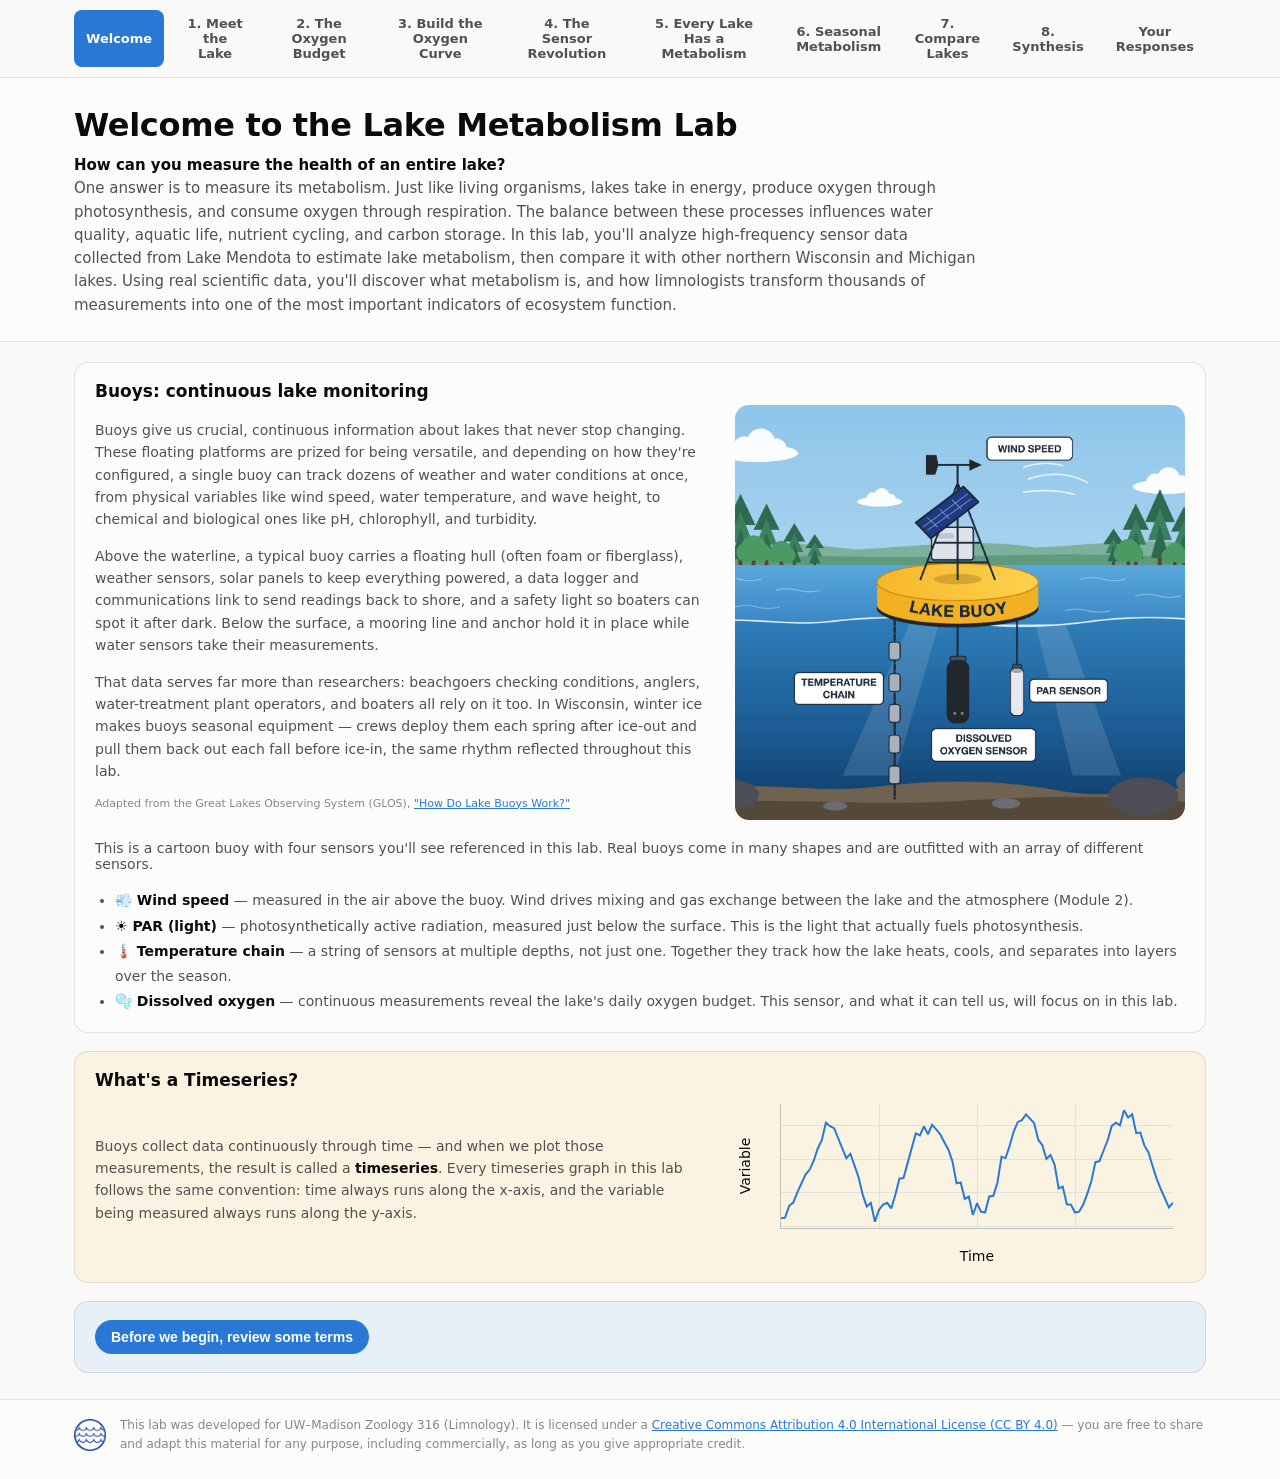
==== index.html @ fa39803c "Welcome: updated buoy diagram image Co-Authored-By: Claude Sonnet 5.5 <noreply@anthropic.com>" ====
<!doctype html>
<html lang="en">
<head>
<meta charset="utf-8">
<meta name="viewport" content="width=device-width, initial-scale=1">
<title>Lake Metabolism Lab</title>
<link rel="icon" href="data:image/svg+xml,<svg xmlns=%22http://www.w3.org/2000/svg%22 viewBox=%220 0 100 100%22><text y=%22.9em%22 font-size=%2290%22>🎓</text></svg>">
<link rel="stylesheet" href="css/style.css?v=39">
</head>
<body>

<nav class="module-nav"><div class="module-nav-inner">
  <a href="index.html" class="current">Welcome</a>
  <a href="module1.html">1. Meet the Lake</a>
  <a href="module2.html">2. The Oxygen Budget</a>
  <a href="module3.html">3. Build the Oxygen Curve</a>
  <a href="module4.html">4. The Sensor Revolution</a>
  <a href="module5.html">5. Every Lake Has a Metabolism</a>
  <a href="module6.html">6. Seasonal Metabolism</a>
  <a href="module7.html">7. Compare Lakes</a>
  <a href="module8.html">8. Synthesis</a>
  <a href="responses.html">Your Responses</a>
</div></nav>

<header class="page-header">
  <div class="header-inner">
    <h1>Welcome to the Lake Metabolism Lab</h1>
    <p class="lede lede-wide"><strong>How can you measure the health of an entire lake?</strong></p>
    <p class="lede lede-wide">
      One answer is to measure its metabolism. Just like living organisms, lakes take in energy, produce
      oxygen through photosynthesis, and consume oxygen through respiration. The balance between these
      processes influences water quality, aquatic life, nutrient cycling, and carbon storage. In this lab,
      you'll analyze high-frequency sensor data collected from Lake Mendota to estimate lake metabolism, then compare it with other northern Wisconsin and Michigan lakes.
      Using real scientific data, you'll discover what metabolism is, and how limnologists transform thousands of
      measurements into one of the most important indicators of ecosystem function.
    </p>
  </div>
</header>

<main class="content">

  <section class="case-card">
    <h2>Buoys: continuous lake monitoring</h2>
    <div style="display:flex; gap:28px; align-items:flex-start; flex-wrap:wrap;">
      <div style="flex:1 1 380px; min-width:0;">
        <p style="font-size:14px; color:var(--text-secondary); line-height:1.6;">
          Buoys give us crucial, continuous information about lakes that never stop changing. These floating
          platforms are prized for being versatile, and depending on how they're configured, a single buoy
          can track dozens of weather and water conditions
          at once, from physical variables like wind speed, water temperature, and wave height, to chemical and
          biological ones like pH, chlorophyll, and turbidity.
        </p>
        <p style="font-size:14px; color:var(--text-secondary); line-height:1.6;">
          Above the waterline, a typical buoy carries a floating hull (often foam or fiberglass), weather
          sensors, solar panels to keep everything powered, a data logger and communications link to send
          readings back to shore, and a safety light so boaters can spot it after dark. Below the surface, a
          mooring line and anchor hold it in place while water sensors take their measurements.
        </p>
        <p style="font-size:14px; color:var(--text-secondary); line-height:1.6;">
          That data serves far more than researchers: beachgoers checking conditions, anglers, water-treatment
          plant operators, and boaters all rely on it too. In Wisconsin, winter ice makes buoys seasonal
          equipment &mdash; crews deploy them each spring after ice-out and pull them back out each fall before
          ice-in, the same rhythm reflected throughout this lab.
        </p>
        <p style="font-size:11px; color:var(--text-muted); margin:8px 0 0;">
          Adapted from the Great Lakes Observing System (GLOS),
          <a href="https://glos.org/observing/buoys/" target="_blank" rel="noopener">"How Do Lake Buoys Work?"</a>
        </p>
      </div>
      <div style="flex:0 0 450px; max-width:100%;">
        <img src="images/buoy-diagram.png?v=3" alt="Illustration of a yellow lake buoy labeled with its four sensors: wind speed above the water, and PAR sensor, dissolved oxygen sensor, and temperature chain below the water." style="display:block; width:100%; height:auto; border-radius:var(--card-radius);">
      </div>
    </div>

    <p class="case-sub" style="margin-top:20px;">
      This is a cartoon buoy with four sensors you'll see referenced in this lab. Real buoys come in many
      shapes and are outfitted with an array of different sensors.
    </p>
    <ul style="margin:0; padding-left:20px; font-size:14px; color:var(--text-secondary); line-height:1.8;">
      <li><strong style="color:var(--text-primary);">&#128168; Wind speed</strong> &mdash; measured in the air above the buoy. Wind drives mixing and gas exchange between the lake and the atmosphere (Module 2).</li>
      <li><strong style="color:var(--text-primary);">&#9728;&#65039; PAR (light)</strong> &mdash; photosynthetically active radiation, measured just below the surface. This is the light that actually fuels photosynthesis.</li>
      <li><strong style="color:var(--text-primary);">&#127777;&#65039; Temperature chain</strong> &mdash; a string of sensors at multiple depths, not just one. Together they track how the lake heats, cools, and separates into layers over the season.</li>
      <li><strong style="color:var(--text-primary);">&#129767; Dissolved oxygen</strong> &mdash; continuous measurements reveal the lake's daily oxygen budget. This sensor, and what it can tell us, will focus on in this lab.</li>
    </ul>
  </section>

  <section class="case-card" style="background:color-mix(in srgb, var(--series-par) 10%, var(--surface-1));">
    <h2>What's a Timeseries?</h2>
    <div style="display:flex; gap:28px; align-items:center; flex-wrap:wrap;">
      <div style="flex:1 1 340px; min-width:0;">
        <p style="font-size:14px; color:var(--text-secondary); line-height:1.6;">
          Buoys collect data continuously through time &mdash; and when we plot those measurements, the
          result is called a <strong style="color:var(--text-primary);">timeseries</strong>. Every timeseries
          graph in this lab follows the same convention: time always runs along the x-axis, and the variable
          being measured always runs along the y-axis.
        </p>
      </div>
      <div style="flex:0 0 450px; max-width:100%;">
        <div id="exampleTimeseriesPlot" style="width:100%; height:170px;"></div>
      </div>
    </div>
  </section>

  <section class="case-card" style="text-align:center; background:color-mix(in srgb, var(--series-do) 10%, var(--surface-1));">
    <button type="button" class="play-btn" id="flashcardStartBtn">Before we begin, review some terms</button>

    <div id="flashcardPanel" hidden style="text-align:left; margin-top:20px;">
      <div id="flashcardDeck">
        <div style="display:flex; justify-content:space-between; align-items:baseline; margin-bottom:10px;">
          <h3 class="reveal-title" id="flashcardTerm" style="margin:0;"></h3>
          <span style="font-size:12px; color:var(--text-muted);" id="flashcardProgress"></span>
        </div>
        <p class="case-sub" style="margin:0 0 10px;">Which definition matches this term?</p>
        <div class="flashcard-options" id="flashcardOptions">
          <button type="button" class="quiz-option" data-side="a"></button>
          <button type="button" class="quiz-option" data-side="b"></button>
        </div>
        <div class="quiz-feedback" id="flashcardFeedback" hidden></div>
        <button type="button" class="play-btn" id="flashcardNextBtn" style="margin-top:14px;" hidden>Next term &rarr;</button>
      </div>
      <div id="flashcardDone" hidden style="text-align:center;">
        <p class="reveal-title">&#127881; Nice work &mdash; you're ready to start!</p>
        <button type="button" class="play-btn" id="flashcardRestartBtn">Review again &#128260;</button>
      </div>
    </div>
  </section>

  <section class="case-card" id="readyToStartSection" hidden>
    <h2>Let's get started!</h2>
    <p style="font-size:14px; color:var(--text-secondary); line-height:1.6; margin:0 0 16px;">
      Your answers to the questions throughout this lab are saved automatically as you go, and collected on
      the <a href="responses.html">Your Responses</a> page &mdash; that's where you'll turn them in at the end.
    </p>
    <div style="text-align:center;">
      <a href="module1.html" class="play-btn" style="display:inline-flex; text-decoration:none;">Begin Module 1: Meet the Lake &rarr;</a>
    </div>
  </section>

</main>

<footer class="page-footer">
  <div class="page-footer-inner">
    <img src="images/cfllogo_hd.png" alt="CFL logo" class="page-footer-logo">
    <p>
    This lab was developed for UW&ndash;Madison Zoology 316 (Limnology). It is licensed under a
    <a href="https://creativecommons.org/licenses/by/4.0/" target="_blank" rel="noopener">Creative Commons
    Attribution 4.0 International License (CC BY 4.0)</a> &mdash; you are free to share and adapt this
    material for any purpose, including commercially, as long as you give appropriate credit.
  </p>
  </div>
</footer>

<script src="https://cdn.plot.ly/plotly-2.35.2.min.js"></script>
<script src="js/welcome.js?v=4"></script>
</body>
</html>
---- css/style.css ----
/* Every page links this file as css/style.css?v=N (same for each page's own
   js/moduleN.js and js/common.js). Bump that N in every HTML file whenever
   this file or a JS file changes - otherwise browsers (and the GitHub Pages
   CDN) can keep serving a stale cached copy indefinitely. */

/* ---------- Design tokens (see dataviz skill palette) ---------- */
:root {
  --surface-1:      #fcfcfb;
  --page-plane:     #f9f9f7;
  --text-primary:   #0b0b0b;
  --text-secondary: #52514e;
  --text-muted:     #898781;
  --gridline:       #e1e0d9;
  --baseline:       #c3c2b7;
  --border-hairline: rgba(11,11,11,0.10);
  --night-fill:     rgba(11,11,11,0.055);
  --card-radius: 14px;

  --series-do:    #2a78d6; /* blue */
  --series-wind:  #1baf7a; /* aqua */
  --series-par:   #eda100; /* yellow */
  --series-wtemp: #eb6834; /* orange */
  --series-rain:  #4a3aa7; /* violet */

  --good: #0ca30c;
  --warning: #fab219;
  --critical: #d03b3b;

  --lake-oligo:    #2a78d6; /* clear blue */
  --lake-eutro:    #4c9a2a; /* algae green */
  --lake-bog:      #8a5a2b; /* tea-stained brown */
  --lake-arctic:   #29b6d8; /* icy cyan */
  --lake-tropical: #e0762c; /* warm coral */
}

@media (prefers-color-scheme: dark) {
  :root {
    --surface-1:      #1a1a19;
    --page-plane:     #0d0d0d;
    --text-primary:   #ffffff;
    --text-secondary: #c3c2b7;
    --text-muted:     #898781;
    --gridline:       #2c2c2a;
    --baseline:       #383835;
    --border-hairline: rgba(255,255,255,0.10);
    --night-fill:     rgba(255,255,255,0.07);

    --series-do:    #3987e5;
    --series-wind:  #199e70;
    --series-par:   #c98500;
    --series-wtemp: #d95926;
    --series-rain:  #9085e9;

    --good: #0ca30c;
    --warning: #fab219;
    --critical: #d03b3b;

    --lake-oligo:    #4c95ec;
    --lake-eutro:    #63b445;
    --lake-bog:      #b07d4f;
    --lake-arctic:   #4fd0ef;
    --lake-tropical: #ec8f4e;
  }
}

* { box-sizing: border-box; }

/* Author rules that set `display` on an element (e.g. .play-btn's
   display:flex) otherwise beat the browser's default [hidden]{display:none}
   UA style, silently un-hiding anything with both a hidden attribute and a
   class like that. Force it back. */
[hidden] { display: none !important; }

html, body {
  margin: 0;
  padding: 0;
  background: var(--page-plane);
  color: var(--text-primary);
  font-family: system-ui, -apple-system, "Segoe UI", sans-serif;
  -webkit-font-smoothing: antialiased;
}

a { color: var(--series-do); }

/* ---------- Module nav ---------- */
.module-nav {
  background: var(--page-plane);
  border-bottom: 1px solid var(--border-hairline);
}
.module-nav-inner {
  max-width: 1180px;
  margin: 0 auto;
  padding: 10px 24px;
  display: flex;
  gap: 8px;
}
.module-nav a {
  display: inline-flex;
  align-items: center;
  justify-content: center;
  text-align: center;
  color: var(--text-secondary);
  text-decoration: none;
  font-size: 13px;
  font-weight: 600;
  padding: 6px 12px;
  border-radius: 8px;
}
.module-nav a:hover { background: var(--border-hairline); }
.module-nav a.current {
  color: #fff;
  background: var(--series-do);
}

/* ---------- Header ---------- */
.page-header {
  background: var(--surface-1);
  border-bottom: 1px solid var(--border-hairline);
}
.header-inner {
  max-width: 1180px;
  margin: 0 auto;
  padding: 28px 24px 24px;
}
.eyebrow {
  margin: 0 0 6px;
  font-size: 12px;
  font-weight: 700;
  letter-spacing: 0.06em;
  text-transform: uppercase;
  color: var(--text-muted);
}
.page-header h1 {
  margin: 0 0 10px;
  font-size: 32px;
  letter-spacing: -0.01em;
}
.lede {
  margin: 0;
  max-width: 760px;
  color: var(--text-secondary);
  font-size: 15px;
  line-height: 1.55;
}
.lede strong { color: var(--text-primary); }
.lede-wide { max-width: 80%; }

/* ---------- Header photo (Module 1) ---------- */
.header-flex {
  display: flex;
  gap: 28px;
  align-items: flex-start;
  justify-content: space-between;
}
.header-text { flex: 1 1 auto; min-width: 0; }
.header-photo { flex: 0 0 auto; width: 330px; }
.header-photo img {
  width: 100%;
  height: 220px;
  object-fit: cover;
  border-radius: var(--card-radius);
  display: block;
}
.header-photo-credit {
  margin: 6px 0 0;
  font-size: 11px;
  color: var(--text-muted);
  text-align: right;
}
@media (max-width: 700px) {
  .header-flex { flex-direction: column; }
  .header-photo { width: 100%; }
  .header-photo img { height: 180px; }
}

/* ---------- Layout ---------- */
.content {
  max-width: 1180px;
  margin: 0 auto;
  padding: 20px 24px 8px;
}

/* ---------- Control bar ---------- */
.control-bar {
  display: flex;
  align-items: center;
  gap: 18px;
  background: var(--surface-1);
  border: 1px solid var(--border-hairline);
  border-radius: var(--card-radius);
  padding: 14px 18px;
  margin-bottom: 18px;
}
.play-btn {
  display: flex;
  align-items: center;
  gap: 6px;
  flex: 0 0 auto;
  background: var(--series-do);
  color: #fff;
  border: none;
  border-radius: 999px;
  padding: 9px 16px;
  font-size: 14px;
  font-weight: 600;
  cursor: pointer;
}
.play-btn:hover { filter: brightness(1.08); }
.play-btn:active { filter: brightness(0.95); }

.slider-wrap {
  flex: 1 1 auto;
  min-width: 0;
}
#timeSlider {
  width: 100%;
  accent-color: var(--series-do);
  height: 22px;
}
.slider-scale {
  display: flex;
  justify-content: space-between;
  font-size: 11px;
  color: var(--text-muted);
  padding: 0 2px;
  margin-top: -2px;
}

.time-readout {
  flex: 0 0 auto;
  text-align: right;
  min-width: 190px;
}
.time-readout-date {
  font-size: 14px;
  font-weight: 700;
  white-space: nowrap;
}
.daynight-badge {
  margin-top: 3px;
  font-size: 12px;
  color: var(--text-secondary);
  white-space: nowrap;
}
.daynight-badge.is-transition {
  color: var(--series-par);
  font-weight: 600;
}

/* ---------- Stat row ---------- */
.stat-row {
  display: grid;
  grid-template-columns: repeat(4, 1fr);
  gap: 12px;
  margin-bottom: 18px;
}
.stat-tile {
  background: var(--surface-1);
  border: 1px solid var(--border-hairline);
  border-radius: var(--card-radius);
  padding: 12px 14px;
}
.stat-tile-label {
  display: flex;
  align-items: center;
  gap: 7px;
  font-size: 12px;
  color: var(--text-secondary);
  margin-bottom: 4px;
}
.stat-tile-value {
  font-size: 22px;
  font-weight: 700;
  font-variant-numeric: tabular-nums;
}
.stat-tile-value .unit {
  font-size: 13px;
  font-weight: 500;
  color: var(--text-muted);
  margin-left: 3px;
}

/* ---------- Dots (series identity) ---------- */
.dot {
  width: 10px;
  height: 10px;
  border-radius: 50%;
  flex: 0 0 auto;
  display: inline-block;
}
.dot-do    { background: var(--series-do); }
.dot-wtemp { background: var(--series-wtemp); }
.dot-par   { background: var(--series-par); }
.dot-wind  { background: var(--series-wind); }

/* ---------- Charts ---------- */
.chart-grid {
  display: grid;
  grid-template-columns: 1fr 1fr;
  gap: 14px;
}
.chart-card {
  background: var(--surface-1);
  border: 1px solid var(--border-hairline);
  border-radius: var(--card-radius);
  padding: 14px 14px 6px;
}
.chart-card-head {
  display: flex;
  align-items: center;
  gap: 8px;
  margin-bottom: 4px;
}
.chart-card-head h2 {
  font-size: 15px;
  margin: 0;
  font-weight: 600;
}
.chart-unit {
  margin-left: auto;
  font-size: 12px;
  color: var(--text-muted);
}
.chart-plot {
  width: 100%;
  height: 300px;
}

/* ---- compact single-column variant (Module 1: four charts, title
   beside the plot instead of above it, so they can stack tightly) ---- */
.chart-grid-stack {
  grid-template-columns: 1fr;
  gap: 6px;
}
.chart-grid-stack .chart-card {
  display: flex;
  align-items: center;
  gap: 14px;
  padding: 8px 14px;
}
.chart-grid-stack .chart-card-head {
  flex: 0 0 168px;
  display: flex;
  flex-direction: column;
  align-items: flex-start;
  gap: 2px;
  margin-bottom: 0;
}
.chart-grid-stack .chart-card-title {
  display: flex;
  align-items: center;
  gap: 8px;
}
.chart-grid-stack .chart-card-head h2 {
  font-size: 13.5px;
}
.chart-grid-stack .stat-tile-value {
  font-size: 17px;
}
.chart-grid-stack .stat-tile-value .unit {
  color: var(--text-primary);
}
.chart-grid-stack .chart-card {
  padding: 4px 14px;
}
.chart-grid-stack {
  gap: 3px;
}
.chart-grid-stack .chart-plot {
  flex: 1 1 auto;
  height: 112px;
}

/* ---- shared bubble: time control + all four charts in one card ---- */
.chart-panel {
  background: var(--surface-1);
  border: 1px solid var(--border-hairline);
  border-radius: var(--card-radius);
  overflow: hidden;
}
.chart-panel .control-bar {
  background: none;
  border: none;
  border-radius: 0;
  margin-bottom: 0;
}
.chart-panel .chart-grid-stack .chart-card {
  background: none;
  border: none;
  border-radius: 0;
  border-top: 1px solid var(--border-hairline);
}
@media (max-width: 700px) {
  .chart-grid-stack .chart-card { flex-direction: column; align-items: stretch; }
  .chart-grid-stack .chart-card-head { flex: 0 0 auto; flex-direction: row; align-items: center; justify-content: space-between; }
}

/* ---------- Look for panel ---------- */
.lookfor {
  background: var(--surface-1);
  border: 1px solid var(--border-hairline);
  border-radius: var(--card-radius);
  padding: 18px 20px;
  margin: 18px 0;
}
.lookfor h2 {
  font-size: 17px;
  margin: 0 0 8px;
}
.lookfor ul {
  margin: 0;
  padding-left: 20px;
  color: var(--text-secondary);
  font-size: 14px;
  line-height: 1.7;
}
.lookfor li strong { color: var(--text-primary); }

.lookfor-question { margin-bottom: 16px; }
.lookfor-question:last-of-type { margin-bottom: 8px; }
.lookfor-question label {
  display: block;
  margin-bottom: 6px;
  color: var(--text-secondary);
  font-size: 14px;
  line-height: 1.6;
}
.lookfor-question label strong { color: var(--text-primary); }
.lookfor-question .notes-field { min-height: 36px; }

/* ---------- Footer ---------- */
.page-footer {
  background: var(--surface-1);
  border-top: 1px solid var(--border-hairline);
}
.page-footer-inner {
  max-width: 1180px;
  margin: 0 auto;
  padding: 16px 24px 24px;
  display: flex;
  align-items: center;
  gap: 14px;
  color: var(--text-muted);
  font-size: 12px;
  line-height: 1.6;
}
.page-footer-inner p { margin: 0; }
.page-footer-logo {
  width: 32px;
  height: 32px;
  flex: 0 0 auto;
  object-fit: contain;
}
@media (max-width: 500px) {
  .page-footer-inner { flex-direction: column; align-items: flex-start; gap: 8px; }
}

/* ---------- Responsive ---------- */
@media (max-width: 900px) {
  .stat-row { grid-template-columns: repeat(2, 1fr); }
  .chart-grid { grid-template-columns: 1fr; }
  .control-bar { flex-wrap: wrap; }
  .time-readout { text-align: left; min-width: 0; }
}

/* ==================================================================
   Module 1 (cont.) — Become a Lake Detective
   ================================================================== */

.case-card {
  background: var(--surface-1);
  border: 1px solid var(--border-hairline);
  border-radius: var(--card-radius);
  padding: 18px 20px;
  margin-bottom: 18px;
}
.case-card h2 {
  font-size: 17px;
  margin: 0 0 4px;
}
.case-card .case-sub {
  margin: 0 0 16px;
  color: var(--text-secondary);
  font-size: 14px;
}

.suspect-grid {
  display: grid;
  grid-template-columns: repeat(3, 1fr);
  gap: 10px;
}
.suspect-btn {
  position: relative;
  display: flex;
  flex-direction: column;
  align-items: center;
  gap: 6px;
  padding: 16px 10px 12px;
  border-radius: 12px;
  border: 1.5px solid var(--border-hairline);
  background: var(--page-plane);
  cursor: pointer;
  font-family: inherit;
  color: var(--text-primary);
  transition: border-color 0.15s, background 0.15s;
}
.suspect-btn:hover { border-color: var(--baseline); }
.suspect-btn .suspect-icon { font-size: 26px; line-height: 1; }
.suspect-btn .suspect-label { font-size: 13px; font-weight: 600; }
.suspect-btn .suspect-check {
  position: absolute;
  top: 6px; right: 8px;
  font-size: 11px;
  color: var(--good);
  visibility: hidden;
}
.suspect-btn.tried .suspect-check { visibility: visible; }
.suspect-btn.active {
  background: color-mix(in srgb, var(--accent, var(--series-do)) 12%, var(--surface-1));
  border-color: var(--accent, var(--series-do));
}

.case-empty {
  color: var(--text-muted);
  font-size: 14px;
  text-align: center;
  padding: 28px 10px;
  border: 1.5px dashed var(--border-hairline);
  border-radius: 12px;
}

.overlay-card { margin-bottom: 18px; }
.diagram-card { margin-bottom: 18px; }
.overlay-legend {
  display: flex;
  gap: 18px;
  margin-bottom: 8px;
  font-size: 12px;
  color: var(--text-secondary);
}
.overlay-legend span {
  display: inline-flex;
  align-items: center;
  gap: 6px;
}
.overlay-legend .swatch {
  width: 16px; height: 2px;
  border-radius: 2px;
  display: inline-block;
}
.overlay-plot {
  width: 100%;
  height: 340px;
}

.callout {
  border-radius: 12px;
  padding: 14px 16px;
  margin-bottom: 12px;
  font-size: 14px;
  line-height: 1.6;
}
.callout-observe {
  background: color-mix(in srgb, var(--accent, var(--series-do)) 8%, var(--surface-1));
  border: 1px solid color-mix(in srgb, var(--accent, var(--series-do)) 30%, transparent);
}
.callout-observe .callout-label {
  font-weight: 700;
  font-size: 11px;
  text-transform: uppercase;
  letter-spacing: 0.05em;
  color: var(--accent, var(--series-do));
  margin-bottom: 4px;
  display: block;
}
.callout-think {
  background: color-mix(in srgb, var(--series-do) 10%, var(--surface-1));
  border: 1px solid var(--border-hairline);
}
.callout-think .callout-label {
  font-weight: 700;
  font-size: 11px;
  text-transform: uppercase;
  letter-spacing: 0.05em;
  color: var(--text-muted);
  margin-bottom: 4px;
  display: block;
}
.callout p { margin: 0; color: var(--text-primary); }

.notes-field {
  width: 100%;
  min-height: 64px;
  resize: vertical;
  border-radius: 10px;
  border: 1px solid var(--border-hairline);
  background: var(--surface-1);
  color: var(--text-primary);
  font-family: inherit;
  font-size: 13px;
  padding: 10px 12px;
  margin-top: 4px;
}
.notes-field:focus {
  outline: none;
  border-color: var(--series-do);
}
.notes-hint {
  font-size: 11px;
  color: var(--text-muted);
  margin-top: 4px;
}

.verdict-row {
  display: flex;
  gap: 8px;
  flex-wrap: wrap;
  margin: 4px 0 2px;
}
.verdict-chip {
  font-size: 12px;
  padding: 4px 10px;
  border-radius: 999px;
  background: var(--page-plane);
  border: 1px solid var(--border-hairline);
  color: var(--text-secondary);
}

@media (max-width: 700px) {
  .suspect-grid { grid-template-columns: repeat(2, 1fr); }
}

/* ==================================================================
   Module 2 — What's Making Oxygen Change?
   ================================================================== */

/* ---- toggle switches ---- */
.toggle-row {
  display: flex;
  gap: 14px;
  flex-wrap: wrap;
  margin-bottom: 18px;
}
.toggle-card {
  flex: 1 1 220px;
  background: var(--surface-1);
  border: 1px solid var(--border-hairline);
  border-radius: var(--card-radius);
  padding: 14px 16px;
  display: flex;
  flex-direction: column;
  gap: 8px;
}
.toggle-card-head {
  display: flex;
  align-items: center;
  justify-content: space-between;
  gap: 10px;
}
.toggle-card-title {
  display: flex;
  align-items: center;
  gap: 8px;
  font-weight: 600;
  font-size: 14px;
}
.toggle-card-icon { font-size: 20px; line-height: 1; }
.toggle-card p {
  margin: 0;
  font-size: 12.5px;
  color: var(--text-secondary);
  line-height: 1.5;
}

.switch {
  position: relative;
  display: inline-block;
  width: 42px;
  height: 24px;
  flex: 0 0 auto;
}
.switch input {
  opacity: 0;
  width: 0;
  height: 0;
}
.switch .slider {
  position: absolute;
  inset: 0;
  background: var(--border-hairline);
  border-radius: 999px;
  cursor: pointer;
  transition: background 0.15s;
}
.switch .slider::before {
  content: '';
  position: absolute;
  width: 18px;
  height: 18px;
  left: 3px;
  top: 3px;
  background: #fff;
  border-radius: 50%;
  transition: transform 0.15s;
  box-shadow: 0 1px 2px rgba(0,0,0,0.3);
}
.switch input:checked + .slider { background: var(--accent, var(--series-do)); }
.switch input:checked + .slider::before { transform: translateX(18px); }

/* ---- process diagram ---- */
:root {
  --flux-add: var(--good);
  --flux-remove: #e34948;
}
@media (prefers-color-scheme: dark) {
  :root { --flux-remove: #e66767; }
}

.process-diagram {
  display: grid;
  grid-template-columns: 1fr auto 1fr auto 1fr;
  align-items: center;
  justify-items: center;
  gap: 6px 10px;
  padding: 26px 10px 16px;
}
.diagram-atm {
  grid-column: 3;
  grid-row: 1;
  display: flex;
  flex-direction: column;
  align-items: center;
  gap: 2px;
  padding-bottom: 2px;
  transition: opacity 0.2s linear, filter 0.2s linear;
}
.diagram-surface {
  grid-row: 2;
  grid-column: 1 / -1;
  width: 100%;
  height: 14px;
  margin: 2px 0;
}
.diagram-surface svg { width: 100%; height: 100%; display: block; }
.diagram-surface path {
  fill: none;
  stroke: var(--series-do);
  stroke-width: 3;
  stroke-linecap: round;
}
.diagram-node, .diagram-arrow {
  grid-row: 3;
  display: flex;
  flex-direction: column;
  align-items: center;
  gap: 4px;
  text-align: center;
  transition: opacity 0.2s linear, filter 0.2s linear;
}
.diagram-icon { font-size: 26px; line-height: 1; }
.diagram-node-oxygen .diagram-icon {
  width: 54px; height: 54px;
  border-radius: 50%;
  background: var(--series-do);
  color: #fff;
  display: flex;
  align-items: center;
  justify-content: center;
  font-size: 18px;
  font-weight: 700;
}
.diagram-node-label {
  font-size: 12px;
  font-weight: 600;
  color: var(--text-secondary);
  white-space: nowrap;
}
.diagram-arrow-glyph {
  font-size: 30px;
  font-weight: 700;
  line-height: 1;
}
.diagram-arrow-add .diagram-arrow-glyph { color: var(--flux-add); }
.diagram-arrow-remove .diagram-arrow-glyph { color: var(--flux-remove); }
.diagram-arrow-tag {
  font-size: 11px;
  font-weight: 700;
  padding: 2px 8px;
  border-radius: 999px;
  background: var(--page-plane);
  white-space: nowrap;
}
.diagram-arrow-add .diagram-arrow-tag { color: var(--flux-add); }
.diagram-arrow-remove .diagram-arrow-tag { color: var(--flux-remove); }
.diagram-vert-arrow {
  font-size: 20px;
  font-weight: 700;
  color: var(--series-wind);
  line-height: 1;
}

.diagram-node.is-off, .diagram-arrow.is-off, .diagram-atm.is-off {
  opacity: 0.3;
  filter: grayscale(1);
}

@media (max-width: 640px) {
  .process-diagram { grid-template-columns: 1fr; row-gap: 10px; }
  .diagram-atm, .diagram-surface, .diagram-node, .diagram-arrow {
    grid-column: 1;
    grid-row: auto;
  }
  .diagram-arrow-glyph { transform: rotate(90deg); }
}

/* ---- prediction quiz ---- */
.quiz-grid {
  display: flex;
  flex-direction: column;
  gap: 8px;
  margin: 4px 0 4px;
}
.quiz-option {
  text-align: left;
  padding: 12px 14px;
  border-radius: 10px;
  border: 1.5px solid var(--border-hairline);
  background: var(--page-plane);
  color: var(--text-primary);
  font-family: inherit;
  font-size: 14px;
  line-height: 1.4;
  cursor: pointer;
  transition: border-color 0.15s, background 0.15s;
}
.quiz-option:hover { border-color: var(--baseline); }
.quiz-option.is-correct {
  border-color: var(--good);
  background: color-mix(in srgb, var(--good) 10%, var(--surface-1));
}
.quiz-option.is-incorrect {
  border-color: var(--flux-remove);
  background: color-mix(in srgb, var(--flux-remove) 8%, var(--surface-1));
}
.quiz-option.is-active {
  border-color: var(--series-do);
  background: color-mix(in srgb, var(--series-do) 10%, var(--surface-1));
}
.quiz-feedback {
  margin-top: 10px;
  padding: 12px 14px;
  border-radius: 10px;
  border: 1px solid var(--border-hairline);
  background: var(--surface-1);
  font-size: 13.5px;
  line-height: 1.55;
}
.quiz-feedback.is-correct { border-color: var(--good); }
.quiz-feedback.is-incorrect { border-color: var(--flux-remove); }

/* ---- state caption ---- */
.state-caption {
  background: var(--surface-1);
  border: 1px solid var(--border-hairline);
  border-radius: var(--card-radius);
  padding: 14px 16px;
  margin-bottom: 18px;
  font-size: 14px;
  line-height: 1.6;
}
.state-caption .callout-label {
  font-weight: 700;
  font-size: 11px;
  text-transform: uppercase;
  letter-spacing: 0.05em;
  color: var(--text-muted);
  margin-bottom: 4px;
  display: block;
}

/* ---- gas exchange demo ---- */
.gas-demo {
  display: flex;
  gap: 24px;
  flex-wrap: wrap;
  margin-top: 10px;
}
.gas-demo-block { flex: 1 1 260px; min-width: 0; }
.gas-demo-title {
  margin: 0 0 8px;
  font-size: 13px;
  font-weight: 700;
  color: var(--text-secondary);
}
.gas-surface {
  position: relative;
  height: 120px;
  border-radius: var(--card-radius);
  overflow: hidden;
  border: 1px solid var(--border-hairline);
  background: linear-gradient(
    to bottom,
    color-mix(in srgb, var(--series-wind) 12%, var(--surface-1)) 0%,
    color-mix(in srgb, var(--series-wind) 12%, var(--surface-1)) 50%,
    color-mix(in srgb, var(--series-do) 14%, var(--surface-1)) 50%,
    color-mix(in srgb, var(--series-do) 14%, var(--surface-1)) 100%
  );
}
.gas-zone-label {
  position: absolute;
  left: 10px;
  font-size: 11px;
  font-weight: 700;
  text-transform: uppercase;
  letter-spacing: 0.04em;
  color: var(--text-muted);
}
.gas-zone-label-atm { top: 8px; }
.gas-zone-label-lake { bottom: 8px; }
.gas-wave {
  position: absolute;
  top: 50%;
  left: 0;
  right: 0;
  transform: translateY(-50%);
  text-align: center;
  font-size: 16px;
  line-height: 1;
  color: var(--series-do);
  white-space: nowrap;
  overflow: hidden;
  user-select: none;
}
.gas-bubble {
  position: absolute;
  width: 7px;
  height: 7px;
  margin-left: -3.5px;
  border-radius: 50%;
  background: var(--series-do);
  box-shadow: 0 0 0 2px color-mix(in srgb, var(--series-do) 30%, transparent);
  pointer-events: none;
}
.gas-demo-caption {
  margin: 10px 0 0;
  min-height: 20px;
  font-size: 13.5px;
  color: var(--text-secondary);
}

/* ==================================================================
   Module 3 — Build the Oxygen Curve Yourself
   ================================================================== */

.param-sliders {
  display: flex;
  flex-direction: column;
  gap: 14px;
}
.param-slider-row {
  display: grid;
  grid-template-columns: 180px 1fr 40px;
  align-items: center;
  gap: 12px;
}
.param-slider-label {
  display: flex;
  align-items: center;
  gap: 8px;
  font-size: 14px;
  font-weight: 600;
}
.param-range {
  width: 100%;
  accent-color: var(--series-do);
  height: 22px;
}
.param-value {
  font-size: 14px;
  font-weight: 700;
  font-variant-numeric: tabular-nums;
  text-align: right;
}

.match-meter {
  display: flex;
  align-items: baseline;
  gap: 8px;
  margin-bottom: 8px;
}
.match-meter-label {
  font-size: 12px;
  color: var(--text-muted);
  text-transform: uppercase;
  letter-spacing: 0.04em;
  font-weight: 700;
}
.match-meter-value {
  font-size: 22px;
  font-weight: 700;
  font-variant-numeric: tabular-nums;
  color: var(--critical);
}
.match-meter-value.is-warning { color: var(--warning); }
.match-meter-value.is-good { color: var(--good); }

.reveal-panel {
  margin-top: 14px;
  padding-top: 14px;
  border-top: 1px solid var(--border-hairline);
}
.reveal-title {
  font-size: 15px;
  font-weight: 700;
  margin: 0 0 8px;
}
.reveal-panel > p {
  font-size: 14px;
  color: var(--text-secondary);
  line-height: 1.6;
}
.reveal-table-wrap { overflow-x: auto; }
.reveal-table {
  width: 100%;
  border-collapse: collapse;
  margin: 10px 0;
  font-size: 13.5px;
}
.reveal-table th, .reveal-table td {
  text-align: right;
  padding: 8px 10px;
  border-bottom: 1px solid var(--border-hairline);
}
.reveal-table th:first-child, .reveal-table td:first-child {
  text-align: left;
  color: var(--text-secondary);
}
.reveal-table th {
  font-size: 11px;
  text-transform: uppercase;
  letter-spacing: 0.04em;
  color: var(--text-muted);
  font-weight: 700;
}
.reveal-table td { font-variant-numeric: tabular-nums; font-weight: 600; }
.reveal-note {
  font-size: 13.5px;
  color: var(--text-secondary);
}

@media (max-width: 640px) {
  .param-slider-row { grid-template-columns: 1fr; row-gap: 4px; }
  .param-value { text-align: left; }
}

/* ==================================================================
   Shared segmented-switch pattern, used by several modules'
   resolution/frequency/event selectors.
   ================================================================== */

.res-switch {
  display: flex;
  flex-wrap: wrap;
  gap: 8px;
}
.res-btn {
  flex: 1 1 100px;
  padding: 10px 14px;
  border-radius: 10px;
  border: 1.5px solid var(--border-hairline);
  background: var(--page-plane);
  color: var(--text-primary);
  font-family: inherit;
  font-size: 14px;
  font-weight: 600;
  cursor: pointer;
  transition: border-color 0.15s, background 0.15s, color 0.15s;
}
.res-btn:hover { border-color: var(--baseline); }
.res-btn.active {
  background: color-mix(in srgb, var(--accent, var(--series-do)) 12%, var(--surface-1));
  border-color: var(--accent, var(--series-do));
  color: var(--accent, var(--series-do));
}
.res-btn.sm {
  flex: 1 1 70px;
  padding: 6px 10px;
  font-size: 12px;
}

.chart-grid-3 {
  display: grid;
  grid-template-columns: repeat(3, 1fr);
  gap: 14px;
}
.mini-chart-wrap {
  background: var(--page-plane);
  border: 1px solid var(--border-hairline);
  border-radius: 10px;
  padding: 10px;
}
.mini-chart-label {
  font-size: 12px;
  font-weight: 600;
  color: var(--text-secondary);
  text-align: center;
  margin-bottom: 4px;
}
.mini-plot {
  width: 100%;
  height: 170px;
}

@media (max-width: 900px) {
  .chart-grid-3 { grid-template-columns: 1fr; }
}

/* ==================================================================
   Module 5 — Every Lake Has a Metabolism
   ================================================================== */

.organism-row {
  display: flex;
  justify-content: center;
  gap: 18px;
  font-size: 30px;
  padding: 10px 0 4px;
}

/* ---- GPP / ER diagram: both processes sit below the water line ---- */
.gper-diagram {
  max-width: 360px;
  margin: 6px auto;
}
.gper-divider {
  width: 100%;
  height: 14px;
  margin: 0 0 10px;
}
.gper-divider svg { width: 100%; height: 100%; display: block; }
.gper-divider path { fill: none; stroke: var(--series-do); stroke-width: 3; stroke-linecap: round; }
.gper-row {
  display: flex;
  justify-content: space-around;
  gap: 16px;
}
.gper-col {
  display: flex;
  flex-direction: column;
  align-items: center;
  gap: 2px;
}
.gper-line {
  font-size: 13px;
  font-weight: 600;
  color: var(--text-secondary);
  text-align: center;
}
.gper-arrow {
  font-size: 26px;
  font-weight: 700;
  line-height: 1;
}
.gper-arrow-up { color: var(--flux-add); }
.gper-arrow-down { color: var(--flux-remove); }
.gper-tag {
  font-size: 15px;
  font-weight: 700;
  padding: 1px 10px;
  border-radius: 999px;
}
.gper-tag-gpp { color: var(--flux-add); }
.gper-tag-er { color: var(--flux-remove); }

/* ---- guided calculation steps ---- */
.calc-step {
  display: flex;
  flex-wrap: wrap;
  align-items: center;
  gap: 10px;
  font-size: 14px;
}
.calc-step label { color: var(--text-secondary); }
.calc-input {
  width: 110px;
  padding: 8px 10px;
  border-radius: 8px;
  border: 1px solid var(--border-hairline);
  background: var(--page-plane);
  color: var(--text-primary);
  font-family: inherit;
  font-size: 14px;
}
.calc-input:focus { outline: none; border-color: var(--series-do); }
.calc-feedback {
  margin: 10px 0 0;
  padding: 10px 12px;
  border-radius: 10px;
  border: 1px solid var(--border-hairline);
  background: var(--surface-1);
  font-size: 13.5px;
  line-height: 1.55;
}
.calc-feedback.is-correct { border-color: var(--good); }
.calc-feedback.is-incorrect { border-color: var(--flux-remove); }

/* ---- balance beam ---- */
.balance-beam {
  display: flex;
  align-items: center;
  justify-content: center;
  gap: 18px;
  margin: 10px 0 4px;
  flex-wrap: wrap;
}
.balance-side { text-align: center; }
.balance-label {
  font-size: 12px;
  font-weight: 600;
  color: var(--text-muted);
  text-transform: uppercase;
  letter-spacing: 0.03em;
  margin-bottom: 2px;
}
.balance-value {
  font-size: 26px;
  font-weight: 700;
  font-variant-numeric: tabular-nums;
}
.balance-gpp { color: var(--flux-add); }
.balance-er { color: var(--flux-remove); }
.balance-op {
  font-size: 24px;
  font-weight: 700;
  color: var(--text-muted);
}
.balance-net {
  text-align: center;
  font-size: 16px;
  font-weight: 700;
  color: var(--text-primary);
}

/* ---- small per-example charts ---- */
.example-chart-wrap {
  background: var(--page-plane);
  border: 1px solid var(--border-hairline);
  border-radius: 10px;
  padding: 10px;
  margin-bottom: 10px;
}
.example-chart-head {
  display: flex;
  align-items: center;
  justify-content: space-between;
  gap: 8px;
  font-size: 12.5px;
  font-weight: 600;
  color: var(--text-secondary);
  margin-bottom: 4px;
}
.net-badge {
  font-size: 12px;
  font-weight: 700;
  padding: 3px 10px;
  border-radius: 999px;
}
.net-badge-positive { color: var(--flux-add); background: color-mix(in srgb, var(--flux-add) 12%, var(--surface-1)); }
.net-badge-negative { color: var(--flux-remove); background: color-mix(in srgb, var(--flux-remove) 12%, var(--surface-1)); }

/* ---- step-1/step-2 -> GPP/ER/NEP summary chain ---- */
.calc-summary {
  display: flex;
  flex-direction: column;
  gap: 6px;
}
.calc-summary-row {
  display: flex;
  flex-wrap: wrap;
  align-items: baseline;
  justify-content: space-between;
  gap: 8px;
  padding: 8px 12px;
  border-radius: 8px;
  background: var(--page-plane);
  border: 1px solid var(--border-hairline);
}
.calc-summary-row-highlight {
  background: color-mix(in srgb, var(--series-do) 8%, var(--surface-1));
  border-color: color-mix(in srgb, var(--series-do) 30%, transparent);
}
.calc-summary-label {
  font-size: 13.5px;
  font-weight: 600;
  color: var(--text-primary);
}
.calc-summary-sub {
  font-weight: 400;
  color: var(--text-muted);
  font-size: 12px;
}
.calc-summary-formula {
  font-size: 13.5px;
  font-variant-numeric: tabular-nums;
  color: var(--text-secondary);
  white-space: nowrap;
}

/* ==================================================================
   Module 6 — Seasonal Metabolism: match-the-season drag game
   ================================================================== */

.match-game {
  display: flex;
  flex-direction: column;
  gap: 16px;
}
.match-tray {
  display: flex;
  flex-wrap: wrap;
  gap: 10px;
}
.match-chip {
  display: inline-flex;
  align-items: center;
  gap: 6px;
  padding: 8px 14px;
  border-radius: 999px;
  border: 1.5px solid var(--border-hairline);
  background: var(--page-plane);
  font-size: 14px;
  font-weight: 600;
  color: var(--text-primary);
  cursor: grab;
  user-select: none;
  transition: border-color 0.15s, background 0.15s;
}
.match-chip:hover { border-color: var(--baseline); }
.match-chip.selected {
  background: color-mix(in srgb, var(--series-do) 14%, var(--surface-1));
  border-color: var(--series-do);
}
.match-slot .match-chip {
  cursor: default;
  padding: 6px 12px;
}
.match-rows {
  display: flex;
  flex-direction: column;
  gap: 8px;
}
.match-row {
  display: flex;
  align-items: center;
  gap: 12px;
}
.match-label {
  flex: 0 0 170px;
  font-size: 14px;
  font-weight: 600;
  color: var(--text-secondary);
}
.match-slot {
  flex: 1 1 auto;
  min-height: 40px;
  display: flex;
  align-items: center;
  gap: 8px;
  padding: 0 10px;
  border: 1.5px dashed var(--border-hairline);
  border-radius: 10px;
  cursor: pointer;
  transition: border-color 0.15s, background 0.15s;
}
.match-slot.over {
  border-color: var(--series-do);
  background: color-mix(in srgb, var(--series-do) 8%, var(--surface-1));
}
.match-slot.correct {
  border-style: solid;
  border-color: var(--good);
  background: color-mix(in srgb, var(--good) 10%, var(--surface-1));
}
.match-slot.incorrect {
  border-style: solid;
  border-color: var(--flux-remove);
  background: color-mix(in srgb, var(--flux-remove) 10%, var(--surface-1));
}
.match-slot-clear {
  margin-left: auto;
  background: none;
  border: none;
  color: var(--text-muted);
  font-size: 16px;
  line-height: 1;
  cursor: pointer;
  padding: 4px 6px;
}
.match-slot-answer {
  font-size: 12.5px;
  color: var(--text-muted);
}

@media (max-width: 600px) {
  .match-row { flex-direction: column; align-items: stretch; gap: 4px; }
  .match-label { flex-basis: auto; }
}

/* ==================================================================
   Module 7 — Compare Lakes
   ================================================================== */

.stat-row.cols-5 { grid-template-columns: repeat(5, 1fr); }
@media (max-width: 900px) {
  .stat-row.cols-5 { grid-template-columns: repeat(2, 1fr); }
}

.chart-grid-3 > .chart-card .chart-plot { height: 260px; }
@media (max-width: 900px) {
  .chart-grid-3 { grid-template-columns: 1fr; }
}

/* ---- environmental characteristics table ---- */
.env-table-wrap { overflow-x: auto; }
.env-table {
  width: 100%;
  border-collapse: collapse;
  font-size: 13.5px;
}
.env-table th, .env-table td {
  text-align: right;
  padding: 10px 12px;
  border-bottom: 1px solid var(--border-hairline);
  white-space: nowrap;
}
.env-table th:first-child, .env-table td:first-child {
  text-align: left;
}
.env-table th {
  font-size: 11px;
  text-transform: uppercase;
  letter-spacing: 0.04em;
  color: var(--text-muted);
  font-weight: 700;
}
.env-table td { font-variant-numeric: tabular-nums; }
.env-table .env-lake-cell {
  display: flex;
  align-items: center;
  gap: 8px;
  font-weight: 700;
  color: var(--text-primary);
}
.env-table tr { transition: background 0.2s; }
.env-table tr.active { background: color-mix(in srgb, var(--row-accent, var(--series-do)) 10%, transparent); }
.env-table tr.active td:first-child { color: var(--row-accent, var(--series-do)); }

/* ---- prediction rows (Part 5) ---- */
.predict-rows { display: flex; flex-direction: column; gap: 10px; }
.predict-row {
  display: flex;
  align-items: center;
  gap: 12px;
  flex-wrap: wrap;
}
.predict-lake {
  flex: 0 0 168px;
  display: flex;
  align-items: center;
  gap: 8px;
  font-weight: 600;
  font-size: 14px;
}
.predict-toggle { flex: 1 1 260px; display: flex; gap: 6px; }
.predict-result {
  flex: 0 0 auto;
  font-size: 16px;
  width: 20px;
  text-align: center;
}
@media (max-width: 640px) {
  .predict-row { flex-direction: column; align-items: stretch; }
  .predict-lake { flex-basis: auto; }
}

/* ---- carbon budget meter (Part 4) ---- */
.budget-wrap {
  display: flex;
  gap: 24px;
  align-items: center;
  flex-wrap: wrap;
}
.budget-flows {
  flex: 1 1 320px;
  display: flex;
  flex-direction: column;
  gap: 10px;
}
.budget-flow-row {
  display: flex;
  align-items: center;
  gap: 10px;
}
.budget-flow-label {
  flex: 0 0 90px;
  font-size: 13px;
  font-weight: 600;
  color: var(--text-secondary);
}
.budget-flow-track {
  flex: 1 1 auto;
  height: 16px;
  border-radius: 999px;
  background: var(--page-plane);
  border: 1px solid var(--border-hairline);
  overflow: hidden;
}
.budget-flow-fill {
  height: 100%;
  border-radius: 999px;
  transition: width 0.6s cubic-bezier(0.4, 0, 0.2, 1);
  width: 0%;
}
.budget-flow-fill.is-gpp { background: var(--flux-add); }
.budget-flow-fill.is-er { background: var(--flux-remove); }
.budget-flow-value {
  flex: 0 0 90px;
  font-size: 13px;
  font-variant-numeric: tabular-nums;
  font-weight: 700;
  text-align: right;
}
.budget-equation {
  margin-top: 4px;
  font-size: 15px;
  font-weight: 700;
  text-align: center;
  font-variant-numeric: tabular-nums;
}
.budget-tank-wrap {
  flex: 0 0 120px;
  display: flex;
  flex-direction: column;
  align-items: center;
  gap: 6px;
}
.budget-tank {
  width: 64px;
  height: 160px;
  border-radius: 10px;
  border: 2px solid var(--border-hairline);
  background: var(--page-plane);
  position: relative;
  overflow: hidden;
}
.budget-tank-mid {
  position: absolute;
  left: 0; right: 0; top: 50%;
  border-top: 1px dashed var(--baseline);
}
.budget-tank-fill {
  position: absolute;
  left: 0; right: 0; bottom: 50%;
  transition: height 0.6s cubic-bezier(0.4, 0, 0.2, 1), bottom 0.6s cubic-bezier(0.4, 0, 0.2, 1);
  height: 0%;
}
.budget-tank-fill.is-positive { background: color-mix(in srgb, var(--good) 55%, transparent); }
.budget-tank-fill.is-negative { background: color-mix(in srgb, var(--flux-remove) 55%, transparent); bottom: auto; top: 50%; }
.budget-tank-label {
  font-size: 12px;
  font-weight: 700;
  text-align: center;
}
.budget-analogy {
  margin-top: 14px;
  padding-top: 14px;
  border-top: 1px solid var(--border-hairline);
  font-size: 14px;
  color: var(--text-secondary);
  line-height: 1.6;
}

/* ---- annual ranking bars ---- */
.rank-list { display: flex; flex-direction: column; gap: 10px; margin-top: 6px; }
.rank-row {
  display: flex;
  align-items: center;
  gap: 12px;
}
.rank-lake {
  flex: 0 0 150px;
  display: flex;
  align-items: center;
  gap: 8px;
  font-size: 13.5px;
  font-weight: 600;
}
.rank-track {
  flex: 1 1 auto;
  height: 22px;
  position: relative;
  background: var(--page-plane);
  border-radius: 6px;
}
.rank-bar {
  position: absolute;
  top: 0; bottom: 0;
  border-radius: 6px;
  transition: width 0.6s ease, left 0.6s ease;
}
.rank-value {
  flex: 0 0 90px;
  text-align: right;
  font-size: 13px;
  font-weight: 700;
  font-variant-numeric: tabular-nums;
}
.rank-note {
  font-size: 13px;
  color: var(--text-secondary);
  margin: 2px 0 0;
  line-height: 1.55;
}

/* ---- scale-up latitude / carbon-exchange diagram ---- */
.carbon-map {
  position: relative;
  padding: 34px 10px 54px;
}
.carbon-map-atm {
  height: 26px;
  border-radius: 8px;
  background: color-mix(in srgb, var(--series-wind) 16%, var(--surface-1));
  border: 1px dashed color-mix(in srgb, var(--series-wind) 45%, transparent);
  display: flex;
  align-items: center;
  justify-content: center;
  font-size: 11px;
  font-weight: 700;
  text-transform: uppercase;
  letter-spacing: 0.05em;
  color: var(--text-muted);
}
.carbon-map-band {
  position: relative;
  height: 64px;
  margin-top: 40px;
  border-radius: 8px;
  background: linear-gradient(to right, #bfe7f2, #d9edd0 45%, #f6e3b4 75%, #f3c48a);
}
@media (prefers-color-scheme: dark) {
  .carbon-map-band { background: linear-gradient(to right, #1c3a44, #23361f 45%, #4a3c1c 75%, #4a2f1c); }
}
.carbon-map-pole-label, .carbon-map-eq-label {
  position: absolute;
  top: -20px;
  font-size: 11px;
  color: var(--text-muted);
  font-weight: 600;
}
.carbon-map-pole-label { left: 2px; }
.carbon-map-eq-label { right: 2px; }
.carbon-map-lake {
  position: absolute;
  top: 50%;
  transform: translate(-50%, -50%);
  display: flex;
  flex-direction: column;
  align-items: center;
  gap: 2px;
}
.carbon-map-lake-icon {
  font-size: 24px;
  line-height: 1;
  filter: drop-shadow(0 1px 2px rgba(0,0,0,0.25));
}
.carbon-map-lake.active .carbon-map-lake-icon {
  transform: scale(1.25);
}
.carbon-map-lake-label {
  font-size: 10.5px;
  font-weight: 700;
  white-space: nowrap;
  background: var(--surface-1);
  padding: 1px 6px;
  border-radius: 999px;
  border: 1px solid var(--border-hairline);
}
.carbon-map-arrow {
  position: absolute;
  left: 50%;
  transform: translateX(-50%);
  font-size: 15px;
  font-weight: 700;
}
.carbon-map-arrow.is-source {
  top: -34px;
  color: var(--flux-remove);
  animation: carbonArrowUp 1.8s ease-in-out infinite;
}
.carbon-map-arrow.is-sink {
  bottom: -34px;
  color: var(--good);
  animation: carbonArrowDown 1.8s ease-in-out infinite;
}
@keyframes carbonArrowUp {
  0%, 100% { transform: translateX(-50%) translateY(0); opacity: 0.55; }
  50% { transform: translateX(-50%) translateY(-8px); opacity: 1; }
}
@keyframes carbonArrowDown {
  0%, 100% { transform: translateX(-50%) translateY(0); opacity: 0.55; }
  50% { transform: translateX(-50%) translateY(8px); opacity: 1; }
}
.carbon-map-note {
  text-align: center;
  font-size: 11px;
  color: var(--text-muted);
  margin-top: 8px;
}

/* ---- vote buttons ---- */
.vote-row { display: flex; gap: 10px; flex-wrap: wrap; }
.vote-row .quiz-option { flex: 1 1 220px; text-align: center; font-weight: 700; }
.vote-row .quiz-option.selected {
  border-color: var(--series-do);
  background: color-mix(in srgb, var(--series-do) 10%, var(--surface-1));
}

/* ==================================================================
   Your Responses page
   ================================================================== */

.response-name-input {
  width: 100%;
  max-width: 360px;
  padding: 9px 12px;
  border-radius: 8px;
  border: 1px solid var(--border-hairline);
  background: var(--page-plane);
  color: var(--text-primary);
  font-family: inherit;
  font-size: 14px;
}
.response-name-input:focus { outline: none; border-color: var(--series-do); }

.response-block {
  background: var(--page-plane);
  border: 1px solid var(--border-hairline);
  border-radius: 10px;
  padding: 10px 12px;
  margin-top: 4px;
  font-size: 13.5px;
  line-height: 1.55;
  white-space: pre-wrap;
}
.response-block.is-empty {
  color: var(--text-muted);
  font-style: italic;
}

.response-output {
  width: 100%;
  min-height: 240px;
  padding: 14px;
  border-radius: 10px;
  border: 1px solid var(--border-hairline);
  background: var(--surface-1);
  color: var(--text-primary);
  font-family: ui-monospace, "SF Mono", Menlo, monospace;
  font-size: 12.5px;
  line-height: 1.6;
  resize: vertical;
}
.response-output:focus { outline: none; border-color: var(--series-do); }

.copy-feedback {
  font-size: 12.5px;
  font-weight: 600;
  color: var(--good);
  opacity: 0;
  transition: opacity 0.2s;
}
.copy-feedback.show { opacity: 1; }

/* ==================================================================
   Welcome page - term flashcards
   ================================================================== */

.flashcard-options {
  display: grid;
  grid-template-columns: 1fr 1fr;
  gap: 10px;
  align-items: stretch;
}
.flashcard-options .quiz-option { height: 100%; }
.flashcard-options .quiz-option:disabled { cursor: default; }

@media (max-width: 600px) {
  .flashcard-options { grid-template-columns: 1fr; }
}

/* ==================================================================
   Module 6 — season cards
   ================================================================== */

.season-grid {
  display: grid;
  grid-template-columns: repeat(3, 1fr);
  gap: 12px;
  margin-bottom: 18px;
}
.season-card {
  background: var(--surface-1);
  border: 1px solid var(--border-hairline);
  border-top: 4px solid var(--season-color, var(--baseline));
  border-radius: var(--card-radius);
  padding: 14px 16px;
}
.season-card h3 { font-size: 16px; margin: 0 0 2px; }
.season-card .season-months { font-size: 12px; color: var(--text-muted); margin: 0 0 10px; }
.season-card .season-nums {
  display: grid;
  grid-template-columns: repeat(2, 1fr);
  gap: 4px 12px;
  font-size: 12px;
  color: var(--text-secondary);
  margin: 0 0 10px;
}
.season-card .season-nums strong { color: var(--text-primary); font-size: 14px; }
.season-card p { font-size: 13px; margin: 0 0 8px; color: var(--text-secondary); }
.season-card .season-verdict { font-weight: 600; color: var(--text-primary); }

@media (max-width: 700px) {
  .season-grid { grid-template-columns: 1fr; }
}

/* Module 6 — freehand drawing chart */
.draw-wrap { position: relative; }
.draw-surface {
  position: absolute;
  cursor: crosshair;
  touch-action: none;
}

/* Module 6 — flip cards (season cards that turn over to reveal) */
.flip-card {
  perspective: 1200px;
  cursor: pointer;
  display: grid;
  border-radius: var(--card-radius);
}
.flip-card:focus-visible { outline: 2px solid var(--series-do); outline-offset: 3px; }
.flip-inner {
  display: grid;
  transform-style: preserve-3d;
  transition: transform 0.6s ease;
}
.flip-card.flipped .flip-inner { transform: rotateY(180deg); }
.flip-face {
  grid-area: 1 / 1;
  backface-visibility: hidden;
  -webkit-backface-visibility: hidden;
}
.flip-back { transform: rotateY(180deg); }
.flip-front {
  background: var(--season-color, var(--baseline));
  color: var(--season-ink, #fff);
  border-radius: var(--card-radius);
  display: flex;
  flex-direction: column;
  align-items: center;
  justify-content: center;
  gap: 4px;
  padding: 24px 16px;
  min-height: 200px;
  text-align: center;
}
.flip-emoji { font-size: 40px; line-height: 1; }
.flip-title { font-size: 22px; font-weight: 700; }
.flip-hint { font-size: 13px; opacity: 0.85; }
@media (prefers-reduced-motion: reduce) {
  .flip-inner { transition: none; }
}

/* Module 7 — ranking match game (three slots per row) */
.match-slots3 { flex: 1 1 auto; display: flex; gap: 8px; }
.match-slots3 .match-slot { flex: 1 1 0; min-width: 0; }
.match-slots3 .match-slot:empty::before {
  content: attr(data-hint);
  color: var(--text-muted);
  font-size: 12.5px;
}

/* Module 7 — graded prediction buttons */
.res-btn.metab-right { border-color: var(--good); background: color-mix(in srgb, var(--good) 14%, var(--surface-1)); }
.res-btn.metab-wrong { border-color: var(--flux-remove); background: color-mix(in srgb, var(--flux-remove) 10%, var(--surface-1)); }
.metab-mark { color: var(--good); font-weight: 700; }

/* Module 7 — experiment summary table */
.exp-table { border-collapse: collapse; width: 100%; font-size: 13px; margin: 6px 0 0; }
.exp-table th, .exp-table td { border: 1px solid var(--border-hairline); padding: 6px 8px; text-align: left; vertical-align: top; }
.exp-table th { background: var(--surface-1); color: var(--text-secondary); font-weight: 600; }

/* Module 7 — photo floated to the right of the text, stacked on narrow screens */
.float-photo { float: right; width: min(38%, 340px); margin: 4px 0 12px 20px; text-align: center; }
.float-photo img { width: 100%; height: auto; border-radius: 10px; display: block; }
.float-photo figcaption { font-size: 12.5px; line-height: 1.5; color: var(--text-muted); margin-top: 6px; }
@media (max-width: 640px) {
  .float-photo { float: none; width: 100%; max-width: 360px; margin: 12px auto; }
}

/* Your Responses: a Word-page-like preview of exactly what gets copied */
.response-preview {
  background: #fff;
  color: #111;
  border: 1px solid var(--border-hairline);
  border-radius: 10px;
  padding: 16px 18px;
  font-family: Calibri, Arial, sans-serif;
  font-size: 14px;
  line-height: 1.5;
  max-height: 420px;
  overflow: auto;
}
.response-preview h3 { margin: 18px 0 6px; font-size: 16px; }
.response-preview p { margin: 0 0 8px; }

/* Module 1: the play bar lines up with the charts below it. The left column (button + date/time) has the
   same width as the chart titles' column, so the slider starts and ends where the plots do. */
.chart-panel .control-bar { padding: 10px 14px; gap: 14px; align-items: center; }
.chart-panel .control-left {
  flex: 0 0 168px;
  display: flex;
  flex-direction: column;
  align-items: flex-start;
  gap: 6px;
}
.chart-panel .control-left .time-readout { text-align: left; min-width: 0; }
@media (max-width: 700px) {
  .chart-panel .control-left { flex: 1 1 100%; flex-direction: row; align-items: center; justify-content: space-between; }
}

/* Side-by-side "your prediction vs. real data" summaries */
.compare-wrap { overflow-x: auto; margin: 4px 0 8px; }
.compare-table { border-collapse: collapse; width: 100%; font-size: 13.5px; }
.compare-table th, .compare-table td { border: 1px solid var(--border-hairline); padding: 6px 10px; text-align: left; vertical-align: top; }
.compare-table th { background: var(--surface-1); color: var(--text-secondary); font-weight: 600; }
.compare-table td.compare-label { color: var(--text-secondary); font-weight: 600; width: 38%; }

/* Module 6: play bar and readings span the full width; the chart sits beside "The missing season" */
.metab-layout { display: grid; grid-template-columns: minmax(0, 1fr) 260px; column-gap: 18px; align-items: start; }
.metab-layout > .control-bar, .metab-layout > .stat-row { grid-column: 1 / -1; }   /* full width of the page */
.metab-layout > .chart-card { grid-column: 1; }
.metab-layout > .state-caption { grid-column: 2; grid-row: 3; margin: 0;
  background: color-mix(in srgb, var(--series-par) 12%, var(--surface-1));
  border-color: color-mix(in srgb, var(--series-par) 35%, transparent); }   /* yellow, like the other highlight boxes */
@media (max-width: 900px) {
  .metab-layout { grid-template-columns: minmax(0, 1fr); }
  .metab-layout > .state-caption { grid-column: 1; grid-row: auto; margin: 0 0 18px; }
}
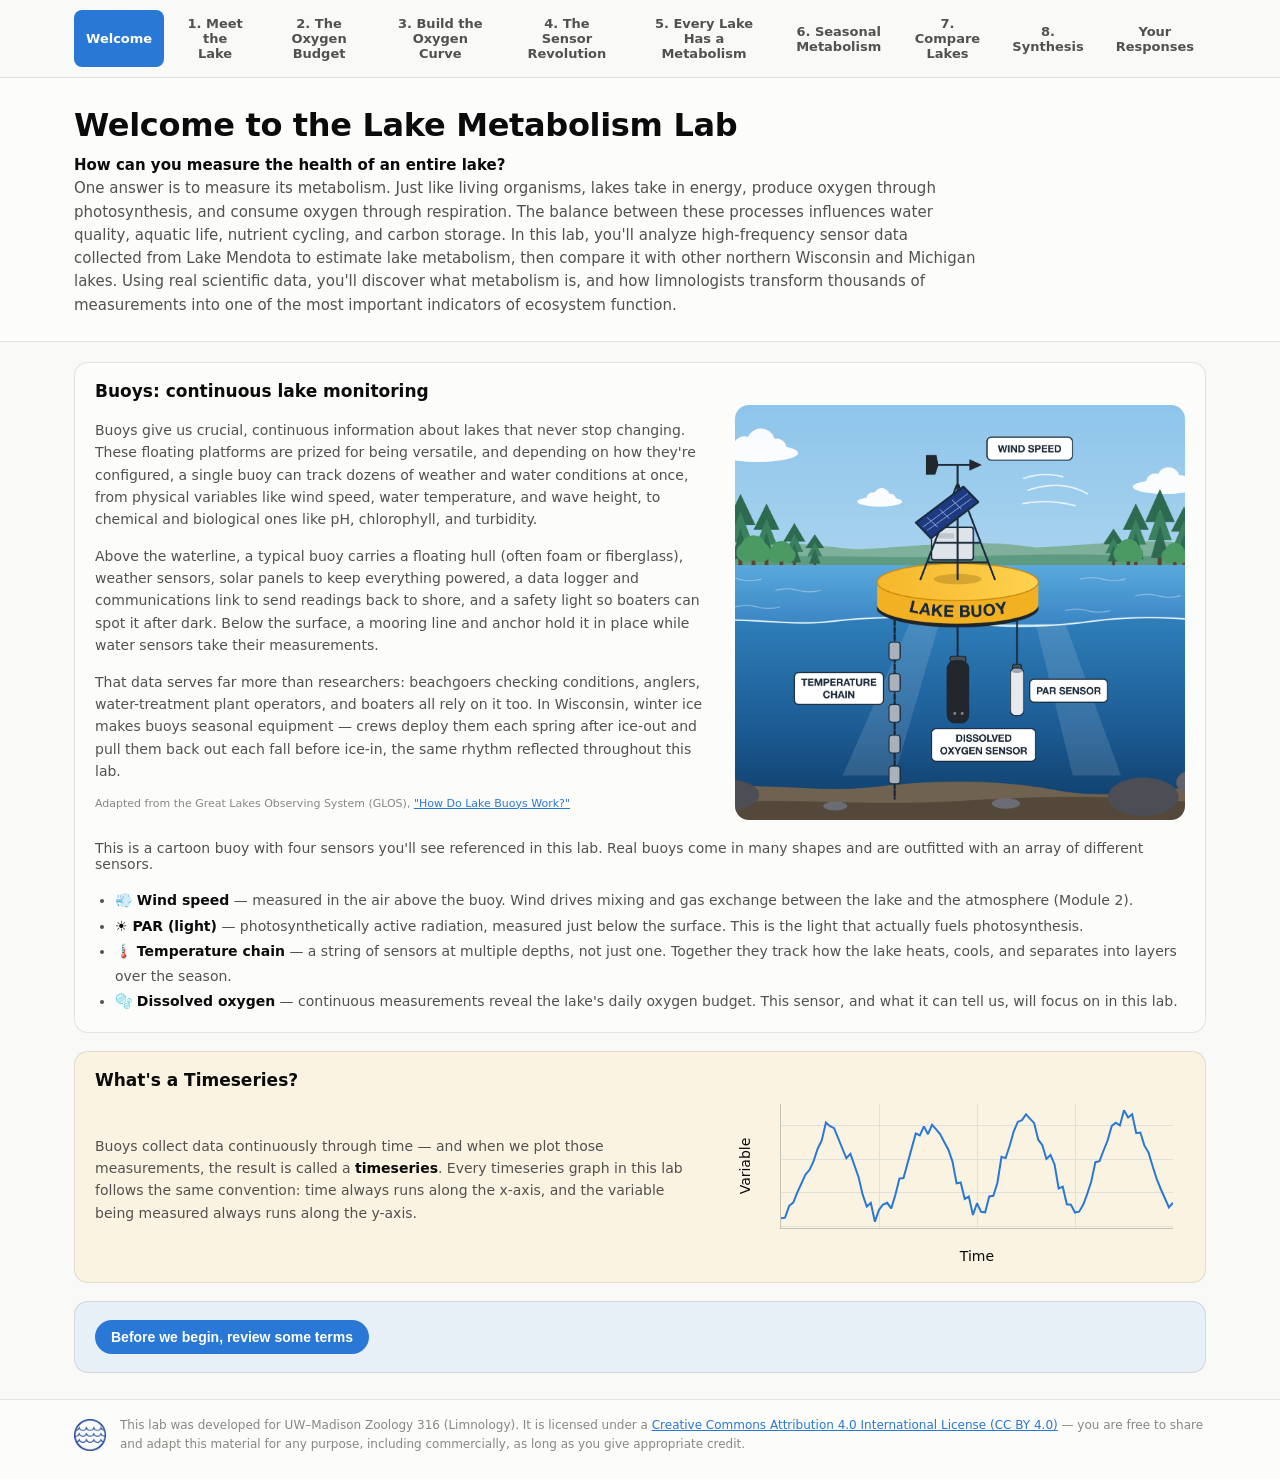
==== commit b3b58239: "Update the Pools and buoy diagram images Co-Authored-By: Claude Sonnet 5.5 <noreply@anthropic.com>" ====
--- a/index.html
+++ b/index.html
@@ -68,7 +68,7 @@
         </p>
       </div>
       <div style="flex:0 0 450px; max-width:100%;">
-        <img src="images/buoy-diagram.png?v=3" alt="Illustration of a yellow lake buoy labeled with its four sensors: wind speed above the water, and PAR sensor, dissolved oxygen sensor, and temperature chain below the water." style="display:block; width:100%; height:auto; border-radius:var(--card-radius);">
+        <img src="images/buoy-diagram.png?v=4" alt="Illustration of a yellow lake buoy labeled with its four sensors: wind speed above the water, and PAR sensor, dissolved oxygen sensor, and temperature chain below the water." style="display:block; width:100%; height:auto; border-radius:var(--card-radius);">
       </div>
     </div>
 
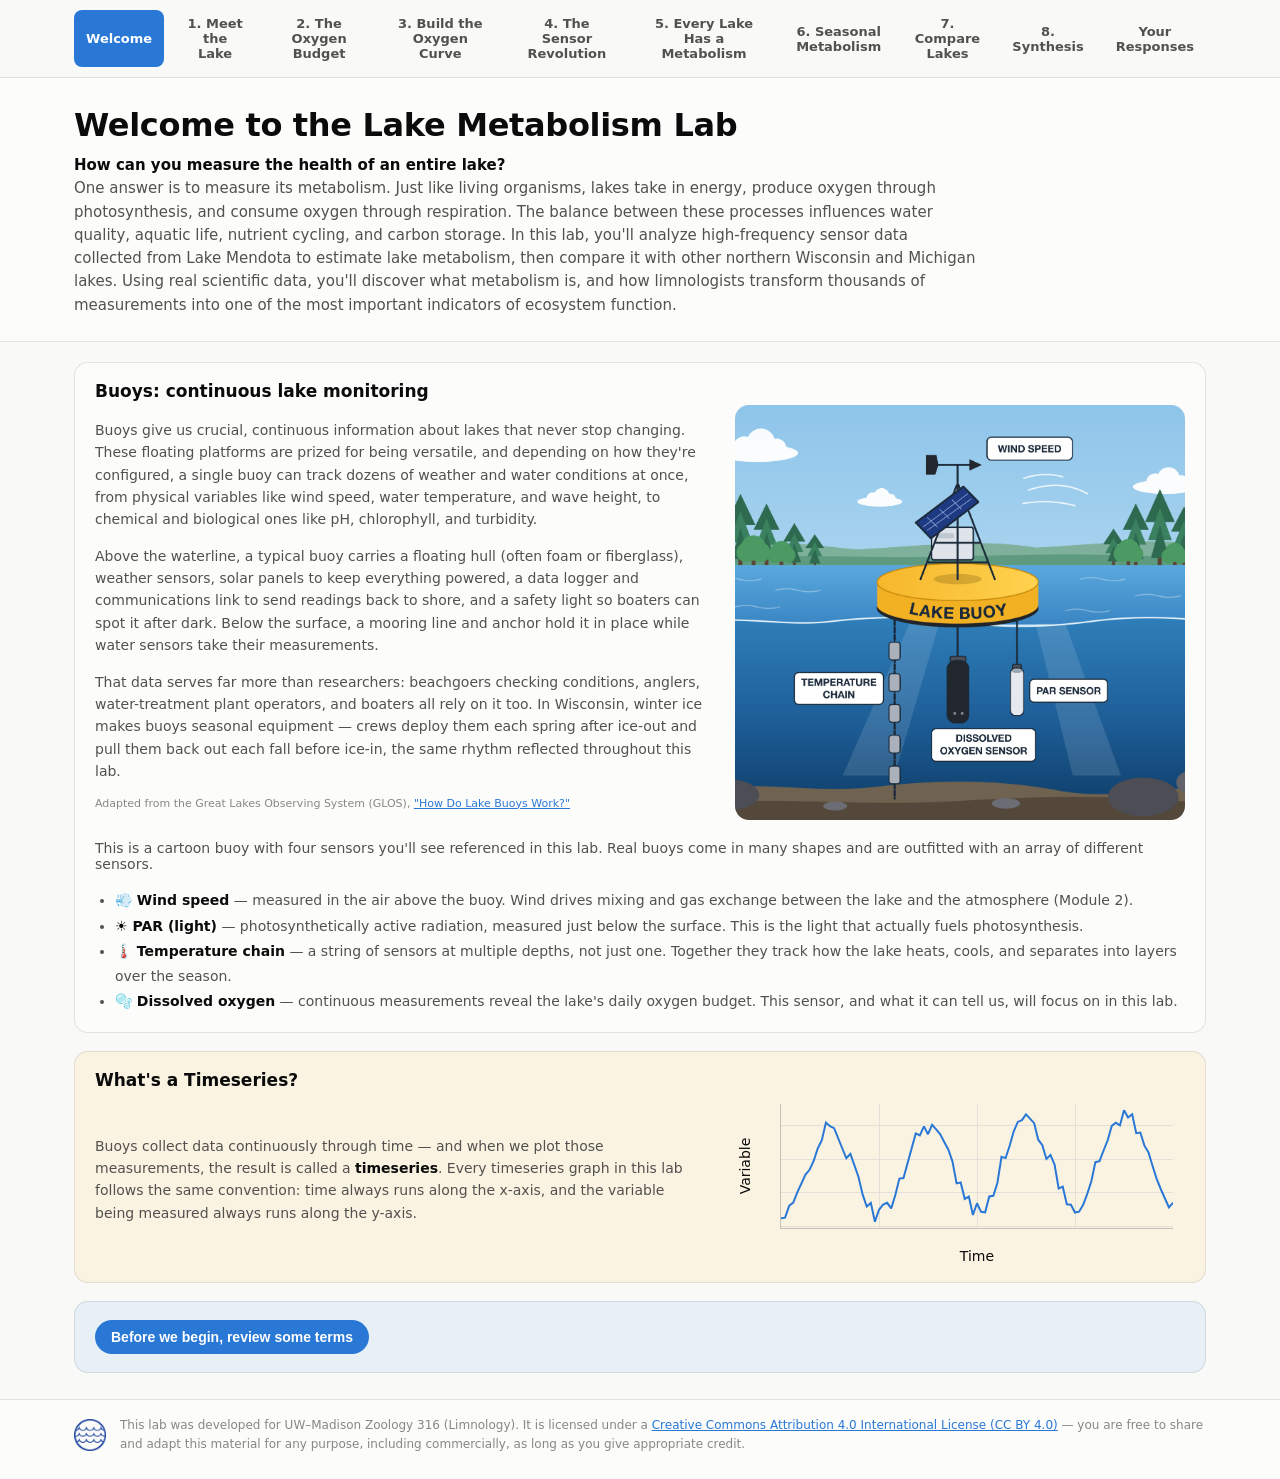
==== commit 497348ee: "Welcome: final buoy diagram update Co-Authored-By: Claude Sonnet 5.5 <noreply@anthropic.com>" ====
--- a/index.html
+++ b/index.html
@@ -68,7 +68,7 @@
         </p>
       </div>
       <div style="flex:0 0 450px; max-width:100%;">
-        <img src="images/buoy-diagram.png?v=4" alt="Illustration of a yellow lake buoy labeled with its four sensors: wind speed above the water, and PAR sensor, dissolved oxygen sensor, and temperature chain below the water." style="display:block; width:100%; height:auto; border-radius:var(--card-radius);">
+        <img src="images/buoy-diagram.png?v=5" alt="Illustration of a yellow lake buoy labeled with its four sensors: wind speed above the water, and PAR sensor, dissolved oxygen sensor, and temperature chain below the water." style="display:block; width:100%; height:auto; border-radius:var(--card-radius);">
       </div>
     </div>
 
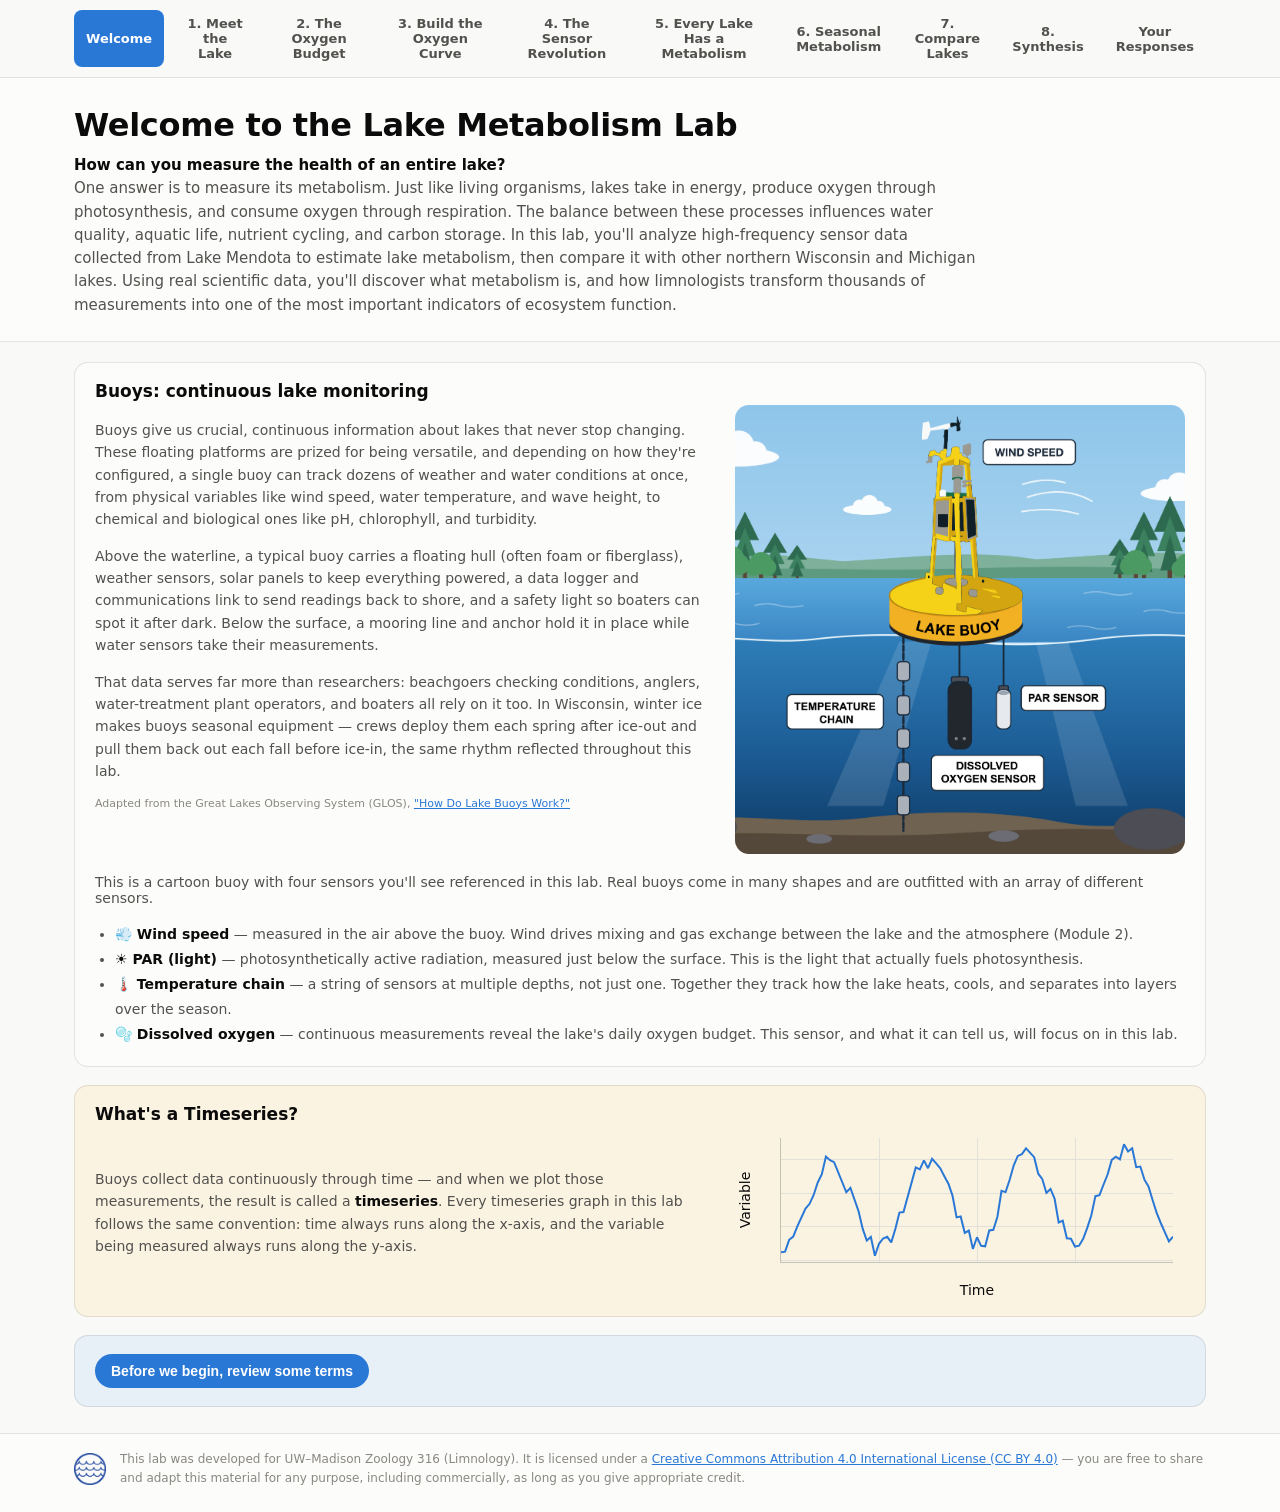
==== commit f5530d0e: "Welcome: use the updated buoy diagram (buoy-diagram_2.png) Co-Authored-By: Claude Sonnet 5.5 <norepl" ====
--- a/index.html
+++ b/index.html
@@ -68,7 +68,7 @@
         </p>
       </div>
       <div style="flex:0 0 450px; max-width:100%;">
-        <img src="images/buoy-diagram.png?v=5" alt="Illustration of a yellow lake buoy labeled with its four sensors: wind speed above the water, and PAR sensor, dissolved oxygen sensor, and temperature chain below the water." style="display:block; width:100%; height:auto; border-radius:var(--card-radius);">
+        <img src="images/buoy-diagram_2.png?v=1" alt="Illustration of a yellow lake buoy labeled with its four sensors: wind speed above the water, and PAR sensor, dissolved oxygen sensor, and temperature chain below the water." style="display:block; width:100%; height:auto; border-radius:var(--card-radius);">
       </div>
     </div>
 
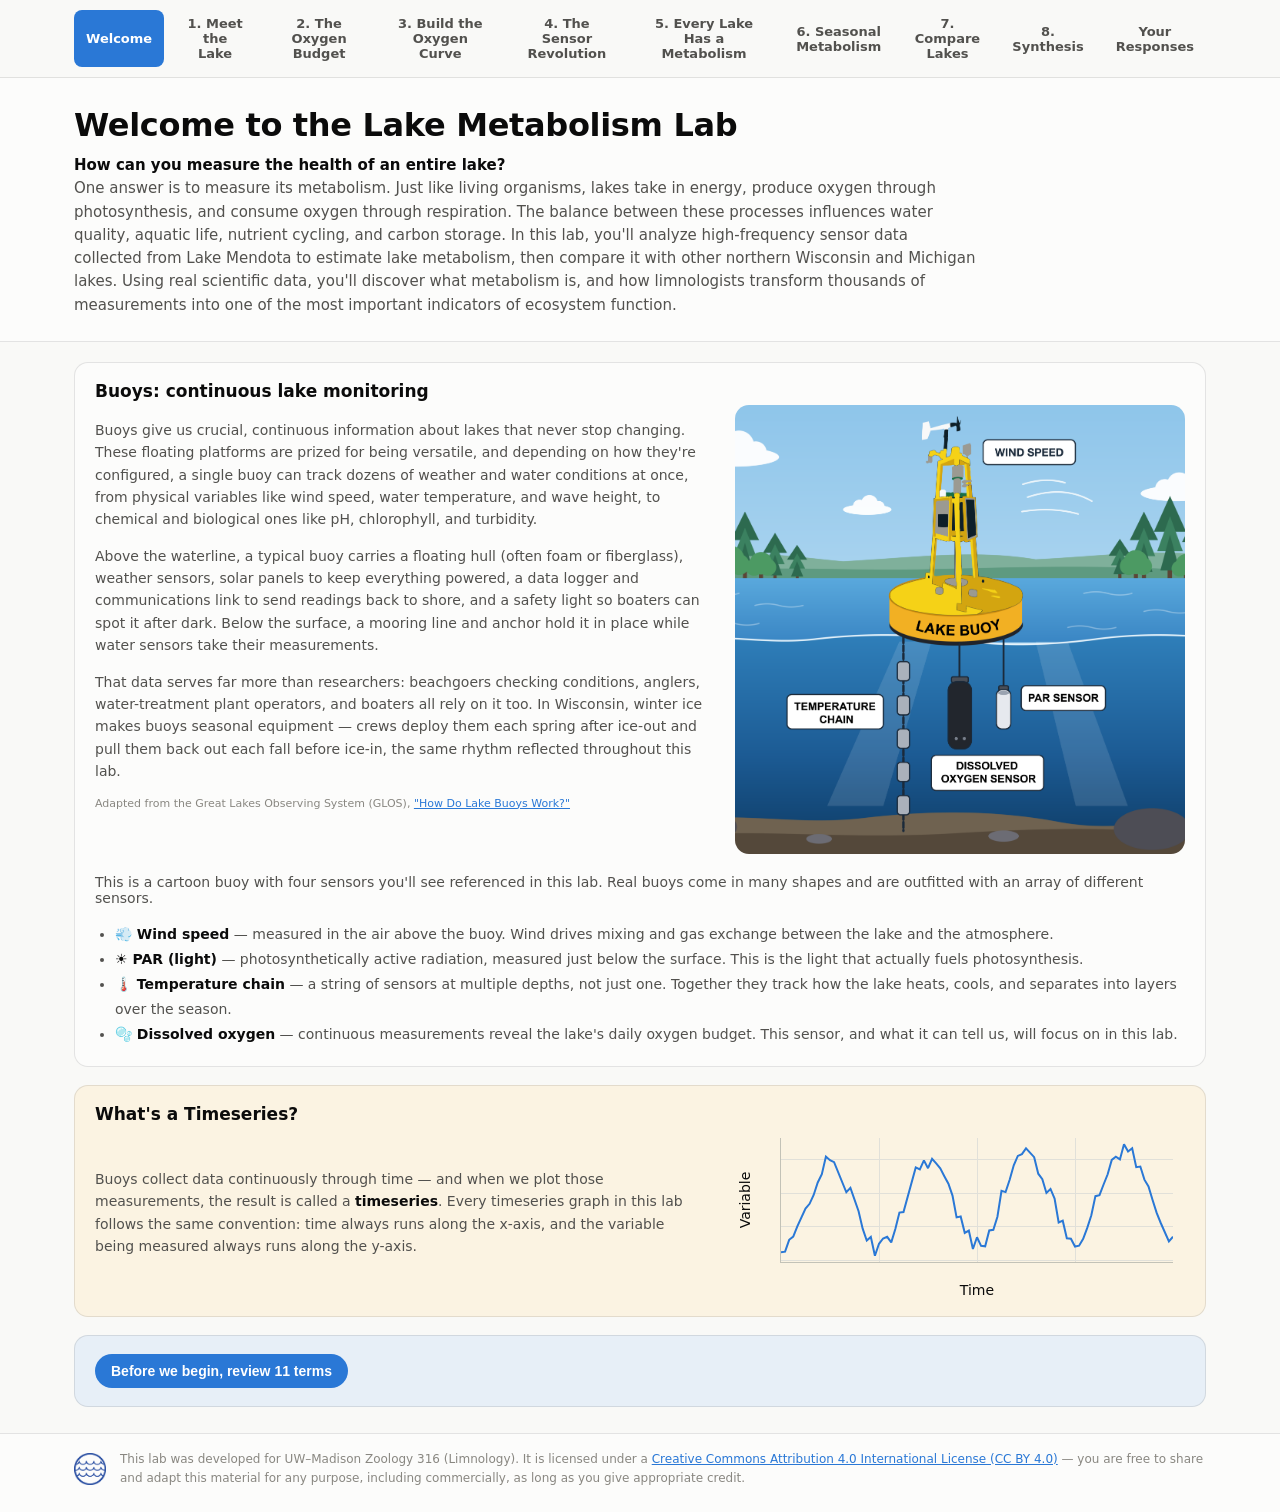
==== commit 29845ba5: "Welcome: term count, responses note; Module 4: intro text, highlighted storm/wind/cloud periods Co-A" ====
--- a/index.html
+++ b/index.html
@@ -5,7 +5,7 @@
 <meta name="viewport" content="width=device-width, initial-scale=1">
 <title>Lake Metabolism Lab</title>
 <link rel="icon" href="data:image/svg+xml,<svg xmlns=%22http://www.w3.org/2000/svg%22 viewBox=%220 0 100 100%22><text y=%22.9em%22 font-size=%2290%22>🎓</text></svg>">
-<link rel="stylesheet" href="css/style.css?v=39">
+<link rel="stylesheet" href="css/style.css?v=41">
 </head>
 <body>
 
@@ -77,7 +77,7 @@
       shapes and are outfitted with an array of different sensors.
     </p>
     <ul style="margin:0; padding-left:20px; font-size:14px; color:var(--text-secondary); line-height:1.8;">
-      <li><strong style="color:var(--text-primary);">&#128168; Wind speed</strong> &mdash; measured in the air above the buoy. Wind drives mixing and gas exchange between the lake and the atmosphere (Module 2).</li>
+      <li><strong style="color:var(--text-primary);">&#128168; Wind speed</strong> &mdash; measured in the air above the buoy. Wind drives mixing and gas exchange between the lake and the atmosphere.</li>
       <li><strong style="color:var(--text-primary);">&#9728;&#65039; PAR (light)</strong> &mdash; photosynthetically active radiation, measured just below the surface. This is the light that actually fuels photosynthesis.</li>
       <li><strong style="color:var(--text-primary);">&#127777;&#65039; Temperature chain</strong> &mdash; a string of sensors at multiple depths, not just one. Together they track how the lake heats, cools, and separates into layers over the season.</li>
       <li><strong style="color:var(--text-primary);">&#129767; Dissolved oxygen</strong> &mdash; continuous measurements reveal the lake's daily oxygen budget. This sensor, and what it can tell us, will focus on in this lab.</li>
@@ -102,7 +102,7 @@
   </section>
 
   <section class="case-card" style="text-align:center; background:color-mix(in srgb, var(--series-do) 10%, var(--surface-1));">
-    <button type="button" class="play-btn" id="flashcardStartBtn">Before we begin, review some terms</button>
+    <button type="button" class="play-btn" id="flashcardStartBtn">Before we begin, review 11 terms</button>
 
     <div id="flashcardPanel" hidden style="text-align:left; margin-top:20px;">
       <div id="flashcardDeck">
@@ -128,8 +128,10 @@
   <section class="case-card" id="readyToStartSection" hidden>
     <h2>Let's get started!</h2>
     <p style="font-size:14px; color:var(--text-secondary); line-height:1.6; margin:0 0 16px;">
-      Your answers to the questions throughout this lab are saved automatically as you go, and collected on
-      the <a href="responses.html">Your Responses</a> page &mdash; that's where you'll turn them in at the end.
+      Throughout this lab, your <strong>written responses</strong> are saved automatically as you go and collected
+      on the <a href="responses.html">Your Responses</a> page &mdash; that's where you'll turn them in at the end.
+      Other questions, like multiple choice, matching, and sketches, are not recorded. They're there to help you
+      learn and check your own understanding.
     </p>
     <div style="text-align:center;">
       <a href="module1.html" class="play-btn" style="display:inline-flex; text-decoration:none;">Begin Module 1: Meet the Lake &rarr;</a>
@@ -151,6 +153,6 @@
 </footer>
 
 <script src="https://cdn.plot.ly/plotly-2.35.2.min.js"></script>
-<script src="js/welcome.js?v=4"></script>
+<script src="js/welcome.js?v=5"></script>
 </body>
 </html>
--- a/css/style.css
+++ b/css/style.css
@@ -477,6 +477,10 @@
 .case-card h2 {
   font-size: 17px;
   margin: 0 0 4px;
+}
+.chart-card > h2 {
+  font-size: 17px;
+  margin: 0 0 12px;
 }
 .case-card .case-sub {
   margin: 0 0 16px;
@@ -1958,3 +1962,9 @@
   .metab-layout { grid-template-columns: minmax(0, 1fr); }
   .metab-layout > .state-caption { grid-column: 1; grid-row: auto; margin: 0 0 18px; }
 }
+
+/* a yellow highlight box (same tint as "The missing season") */
+.note-yellow {
+  background: color-mix(in srgb, var(--series-par) 12%, var(--surface-1));
+  border-color: color-mix(in srgb, var(--series-par) 35%, transparent);
+}
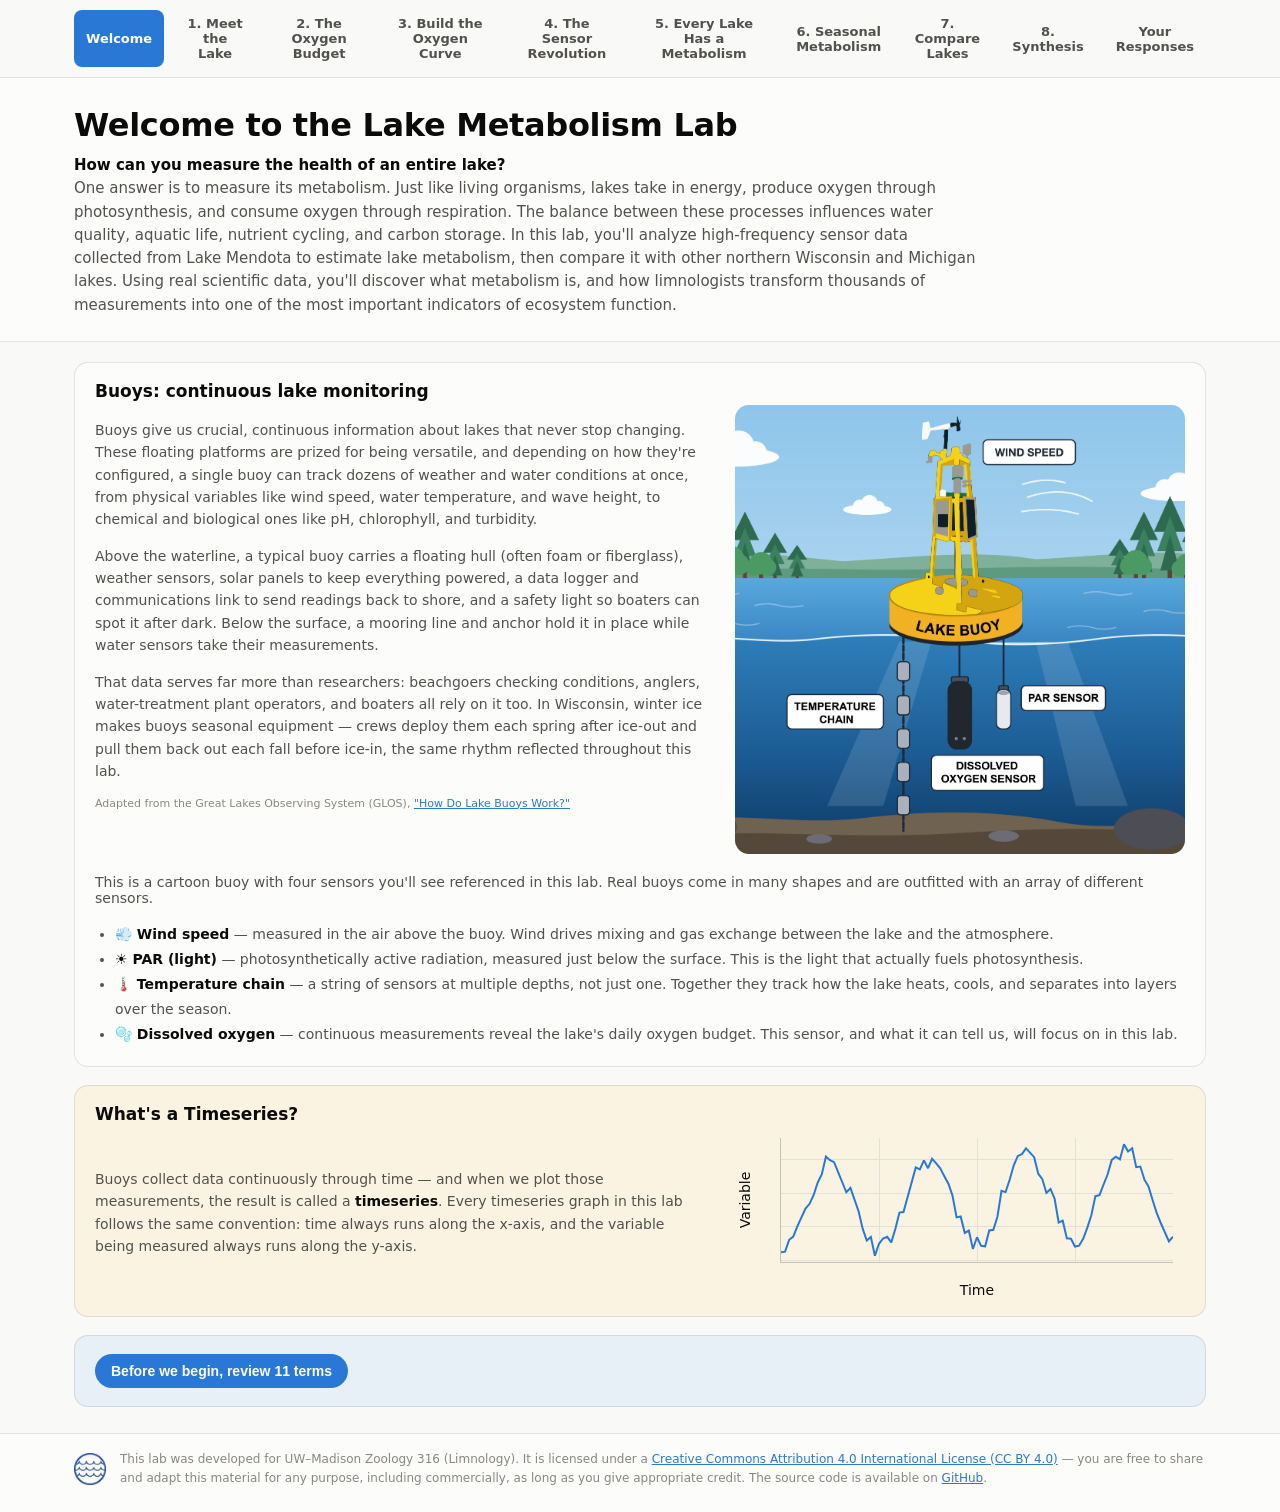
==== commit 621c85f5: "Welcome: link to GitHub repo in footer Co-Authored-By: Claude Sonnet 5.5 <noreply@anthropic.com>" ====
--- a/index.html
+++ b/index.html
@@ -148,6 +148,7 @@
     <a href="https://creativecommons.org/licenses/by/4.0/" target="_blank" rel="noopener">Creative Commons
     Attribution 4.0 International License (CC BY 4.0)</a> &mdash; you are free to share and adapt this
     material for any purpose, including commercially, as long as you give appropriate credit.
+    The source code is available on <a href="https://github.com/hdugan/LakeMetabolism_Lab" target="_blank" rel="noopener">GitHub</a>.
   </p>
   </div>
 </footer>
